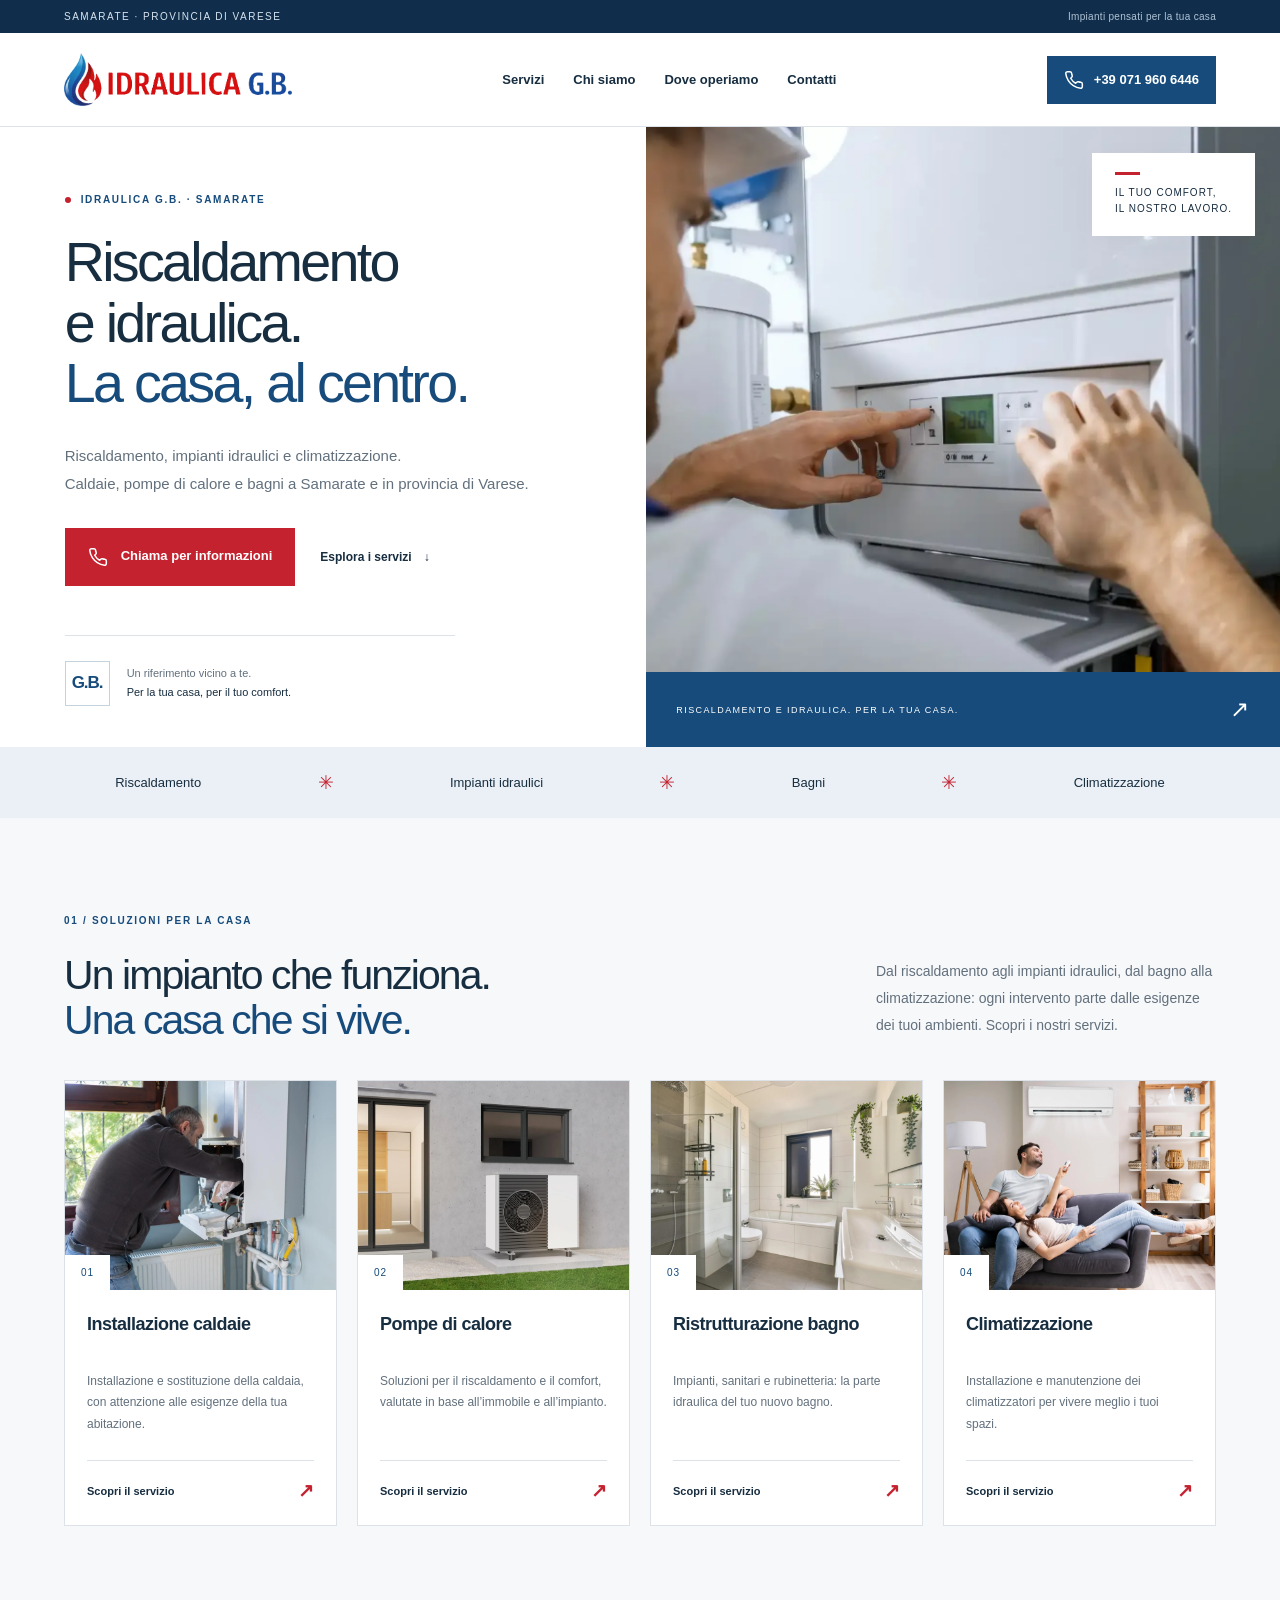
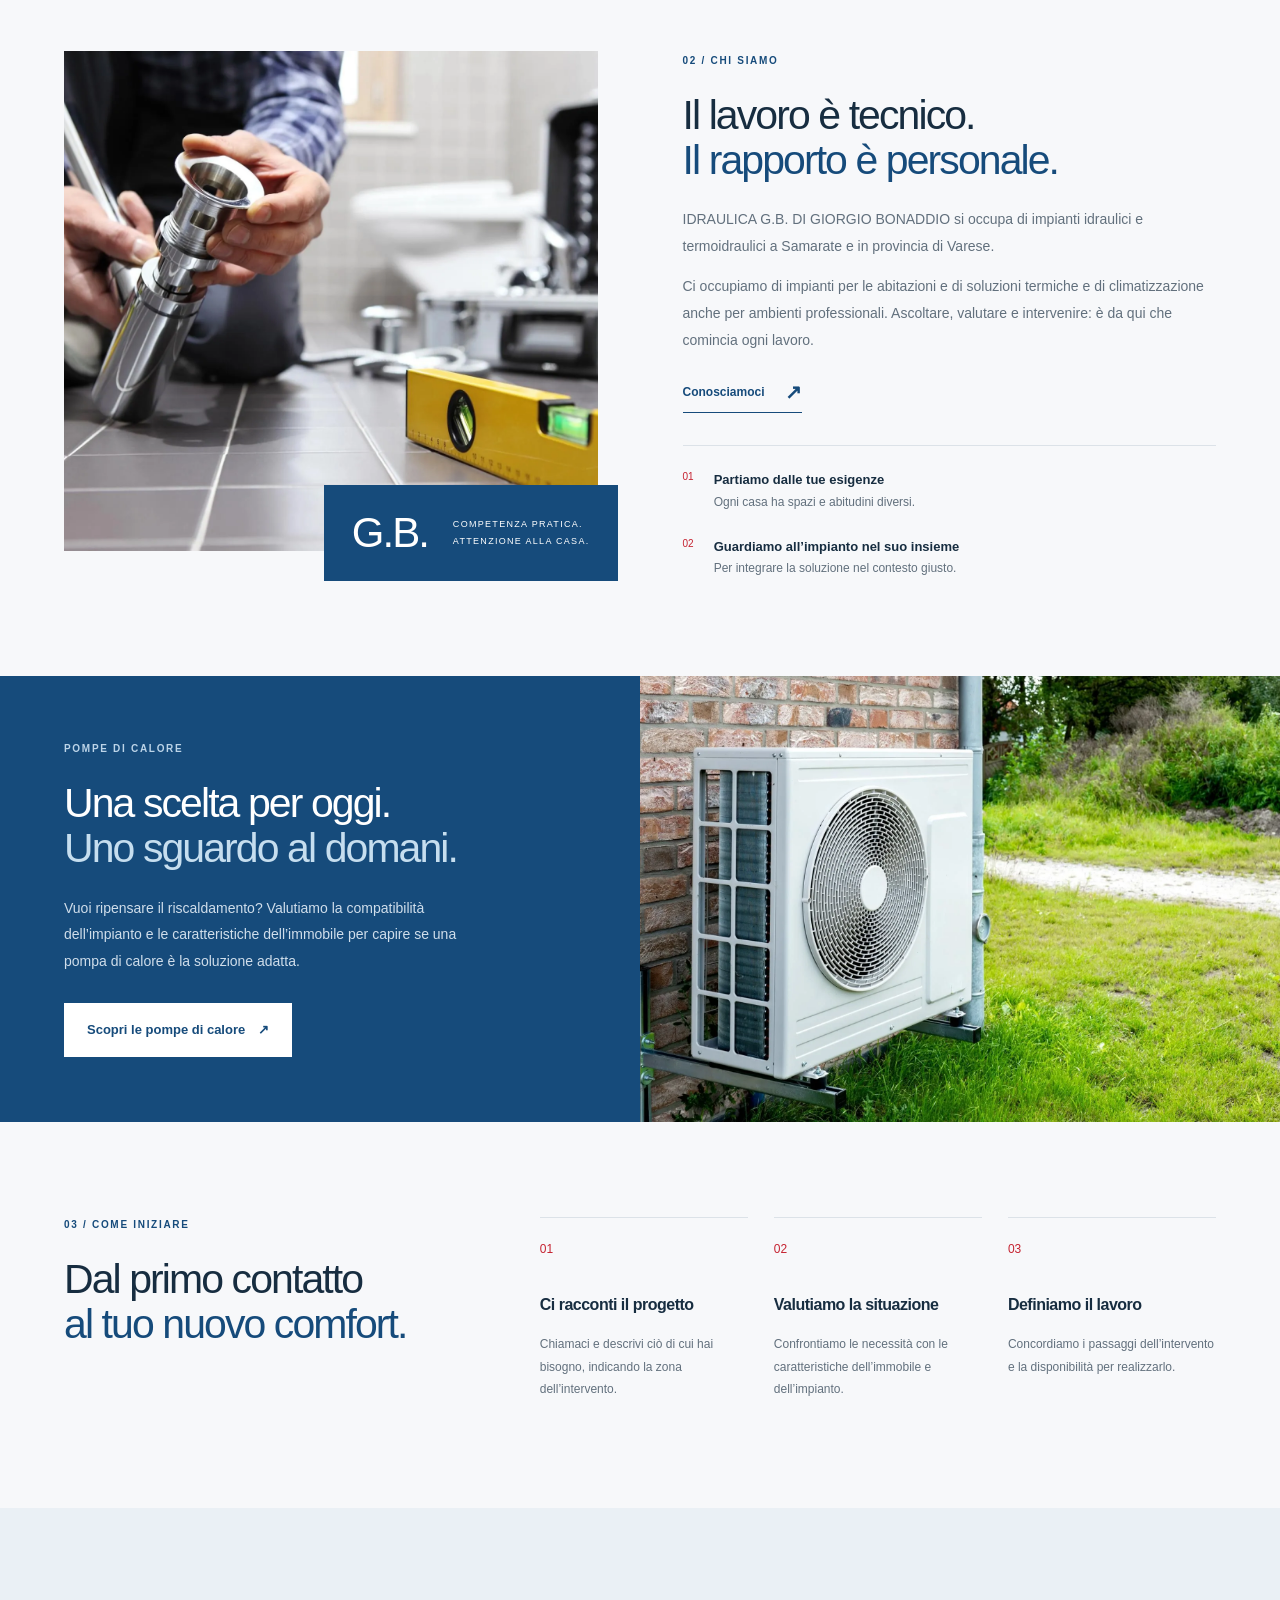
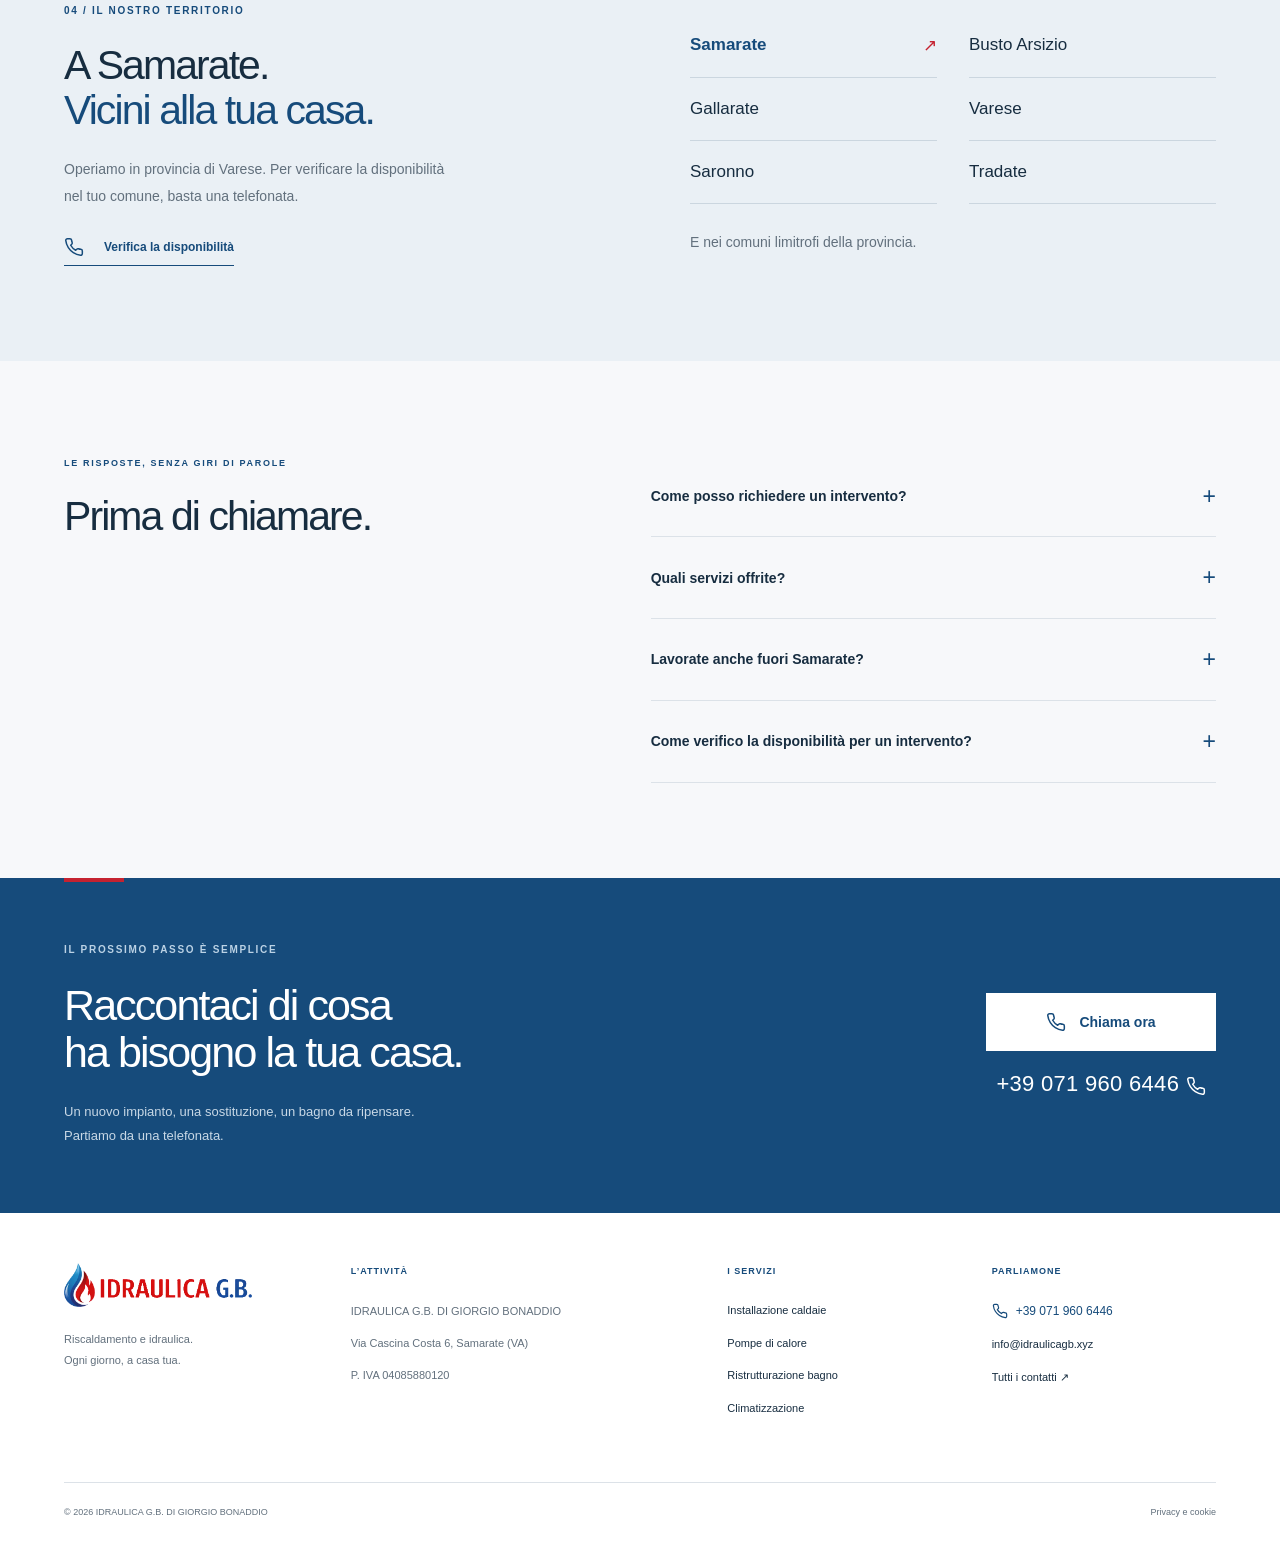
==== index.html @ 53308239 "Add files via upload" ====
<!doctype html><html lang="it"><head><meta charset="utf-8"><meta name="viewport" content="width=device-width,initial-scale=1"><title>Riscaldamento e idraulica a Samarate | Idraulica G.B.</title><meta name="theme-color" content="#164b7b"><link rel="stylesheet" href="style.css"><script defer src="script.js"></script><meta name="description" content="Impianti idraulici e riscaldamento a Samarate e in provincia di Varese. Caldaie, pompe di calore, bagni e climatizzazione. Contatta Idraulica G.B."><meta name="robots" content="index,follow,max-image-preview:large"><link rel="canonical" href="https://idraulicagb.xyz/"><link rel="icon" href="favicon.ico" sizes="16x16 32x32 48x48"><link rel="icon" type="image/png" sizes="96x96" href="assets/favicon-96.png"><link rel="apple-touch-icon" sizes="180x180" href="assets/apple-touch-icon.png"><link rel="manifest" href="site.webmanifest"><meta property="og:title" content="Riscaldamento e idraulica a Samarate | Idraulica G.B."><meta property="og:description" content="Impianti idraulici e riscaldamento a Samarate e in provincia di Varese. Caldaie, pompe di calore, bagni e climatizzazione. Contatta Idraulica G.B."><meta property="og:type" content="website"><meta property="og:url" content="https://idraulicagb.xyz/"><meta property="og:site_name" content="Idraulica G.B."><meta property="og:locale" content="it_IT"><meta property="og:image" content="https://idraulicagb.xyz/assets/hero-riscaldamento.webp"><meta property="og:image:alt" content="Idraulica G.B."><meta name="twitter:card" content="summary_large_image"><meta name="twitter:title" content="Riscaldamento e idraulica a Samarate | Idraulica G.B."><meta name="twitter:description" content="Impianti idraulici e riscaldamento a Samarate e in provincia di Varese. Caldaie, pompe di calore, bagni e climatizzazione. Contatta Idraulica G.B."><meta name="twitter:image" content="https://idraulicagb.xyz/assets/hero-riscaldamento.webp"><script type="application/ld+json" id="business-schema">{"@context":"https://schema.org","@graph":[{"@type":"Plumber","@id":"https://idraulicagb.xyz/#business","name":"IDRAULICA G.B. DI GIORGIO BONADDIO","url":"https://idraulicagb.xyz/","telephone":"+390719606446","email":"info@idraulicagb.xyz","logo":"https://idraulicagb.xyz/assets/logo.webp","image":"https://idraulicagb.xyz/assets/hero-riscaldamento.webp","address":{"@type":"PostalAddress","streetAddress":"Via Cascina Costa 6","addressLocality":"Samarate","addressRegion":"Lombardia","postalCode":"21017","addressCountry":"IT"},"areaServed":["Samarate","Provincia di Varese"],"vatID":"04085880120"},{"@type":"WebSite","@id":"https://idraulicagb.xyz/#website","url":"https://idraulicagb.xyz/","name":"Idraulica G.B.","inLanguage":"it-IT","publisher":{"@id":"https://idraulicagb.xyz/#business"}},{"@type":"WebPage","@id":"https://idraulicagb.xyz/#webpage","url":"https://idraulicagb.xyz/","name":"Riscaldamento e idraulica a Samarate | Idraulica G.B.","description":"Impianti idraulici e riscaldamento a Samarate e in provincia di Varese. Caldaie, pompe di calore, bagni e climatizzazione. Contatta Idraulica G.B.","inLanguage":"it-IT","isPartOf":{"@id":"https://idraulicagb.xyz/#website"},"about":{"@id":"https://idraulicagb.xyz/#business"}}]}</script></head><body data-page-title="Riscaldamento e idraulica a Samarate e in provincia di Varese"><a class="skip" href="#main">Vai al contenuto</a><div class="topbar"><span>SAMARATE · PROVINCIA DI VARESE</span><span>Impianti pensati per la tua casa</span></div><header><a class="logo" href="index.html" aria-label="Idraulica G.B. — Home"><img src="assets/logo.webp" alt="Idraulica G.B." width="651" height="152"></a><nav id="main-nav" aria-label="Navigazione principale"><a href="index.html#servizi">Servizi</a><a href="index.html#chi-siamo">Chi siamo</a><a href="index.html#territorio">Dove operiamo</a><a href="contatti.html">Contatti</a></nav><a class="header-call" data-call href="tel:+390719606446"><svg class="icon" width="20" height="20" viewBox="0 0 24 24" fill="none" stroke="currentColor" stroke-width="1.8" stroke-linecap="round" stroke-linejoin="round" aria-hidden="true"><path d="M22 16.9v3a2 2 0 0 1-2.2 2 19.8 19.8 0 0 1-8.6-3.1 19.5 19.5 0 0 1-6-6 19.8 19.8 0 0 1-3.1-8.7A2 2 0 0 1 4.1 2h3a2 2 0 0 1 2 1.7c.1 1 .3 1.9.7 2.8a2 2 0 0 1-.5 2.1L8 9.9a16 16 0 0 0 6 6l1.3-1.3a2 2 0 0 1 2.1-.5c.9.4 1.8.6 2.8.7a2 2 0 0 1 1.8 2.1z"/></svg><span><span data-company="phone">+39 071 960 6446</span></span></a><button class="menu-toggle" aria-controls="main-nav" aria-expanded="false" aria-label="Apri menu"><span></span><span></span></button></header><main id="main">
<section class="hero"><div class="hero-copy"><p class="eyebrow"><span class="dot"></span> IDRAULICA G.B. · SAMARATE</p><h1>Riscaldamento<br>e idraulica.<br><em>La casa, al centro.</em></h1><p class="lead">Riscaldamento, impianti idraulici e climatizzazione.<br>Caldaie, pompe di calore e bagni a Samarate e in provincia di Varese.</p><div class="hero-actions"><a class="btn" data-call href="tel:+390719606446"><svg class="icon" width="20" height="20" viewBox="0 0 24 24" fill="none" stroke="currentColor" stroke-width="1.8" stroke-linecap="round" stroke-linejoin="round" aria-hidden="true"><path d="M22 16.9v3a2 2 0 0 1-2.2 2 19.8 19.8 0 0 1-8.6-3.1 19.5 19.5 0 0 1-6-6 19.8 19.8 0 0 1-3.1-8.7A2 2 0 0 1 4.1 2h3a2 2 0 0 1 2 1.7c.1 1 .3 1.9.7 2.8a2 2 0 0 1-.5 2.1L8 9.9a16 16 0 0 0 6 6l1.3-1.3a2 2 0 0 1 2.1-.5c.9.4 1.8.6 2.8.7a2 2 0 0 1 1.8 2.1z"/></svg><span>Chiama per informazioni</span></a><a class="plain-link" href="#servizi">Esplora i servizi <span aria-hidden="true">↓</span></a></div><div class="hero-bottom"><span class="tiny-mark" aria-hidden="true">G.B.</span><p>Un riferimento vicino a te.<br><strong>Per la tua casa, per il tuo comfort.</strong></p></div></div><div class="hero-photo"><img src="assets/hero-riscaldamento.webp" alt="Tecnico che regola i comandi di una caldaia per il riscaldamento domestico" width="1920" height="1280" fetchpriority="high"><div class="hero-caption"><span>RISCALDAMENTO E IDRAULICA. PER LA TUA CASA.</span><span aria-hidden="true">↗</span></div><div class="photo-tag"><span class="tag-line"></span> IL TUO COMFORT,<br> IL NOSTRO LAVORO.</div></div></section>
<div class="service-ribbon"><span>Riscaldamento</span><b aria-hidden="true">✳</b><span>Impianti idraulici</span><b aria-hidden="true">✳</b><span>Bagni</span><b aria-hidden="true">✳</b><span>Climatizzazione</span></div>
<section class="wrap section" id="servizi"><div class="section-heading"><div><p class="eyebrow">01 / SOLUZIONI PER LA CASA</p><h2>Un impianto che funziona.<br><em>Una casa che si vive.</em></h2></div><p>Dal riscaldamento agli impianti idraulici, dal bagno alla climatizzazione: ogni intervento parte dalle esigenze dei tuoi ambienti. Scopri i nostri servizi.</p></div><div class="service-grid"><a class="service-card" href="installazione-caldaie.html"><div class="card-photo"><img src="assets/caldaia.webp" alt="Intervento tecnico su una caldaia domestica" width="600" height="420" loading="lazy"><span class="card-number">01</span></div><div class="card-content"><h3>Installazione caldaie</h3><p>Installazione e sostituzione della caldaia, con attenzione alle esigenze della tua abitazione.</p><span class="card-link">Scopri il servizio <span aria-hidden="true">↗</span></span></div></a><a class="service-card" href="pompe-di-calore.html"><div class="card-photo"><img src="assets/casa-pompa-calore.webp" alt="Pompa di calore esterna accanto a una casa moderna" width="600" height="420" loading="lazy"><span class="card-number">02</span></div><div class="card-content"><h3>Pompe di calore</h3><p>Soluzioni per il riscaldamento e il comfort, valutate in base all’immobile e all’impianto.</p><span class="card-link">Scopri il servizio <span aria-hidden="true">↗</span></span></div></a><a class="service-card" href="ristrutturazione-bagno.html"><div class="card-photo"><img src="assets/bagno.webp" alt="Bagno luminoso con doccia, vasca e doppio lavabo" width="600" height="420" loading="lazy"><span class="card-number">03</span></div><div class="card-content"><h3>Ristrutturazione bagno</h3><p>Impianti, sanitari e rubinetteria: la parte idraulica del tuo nuovo bagno.</p><span class="card-link">Scopri il servizio <span aria-hidden="true">↗</span></span></div></a><a class="service-card" href="climatizzazione.html"><div class="card-photo"><img src="assets/climatizzazione.webp" alt="Ambiente domestico con climatizzatore a parete" width="600" height="420" loading="lazy"><span class="card-number">04</span></div><div class="card-content"><h3>Climatizzazione</h3><p>Installazione e manutenzione dei climatizzatori per vivere meglio i tuoi spazi.</p><span class="card-link">Scopri il servizio <span aria-hidden="true">↗</span></span></div></a></div></section>
<section class="about section wrap" id="chi-siamo"><div class="about-image"><img src="assets/rubinetteria.webp" alt="Dettaglio del montaggio di rubinetteria in un bagno" width="1920" height="1280" loading="lazy"><div class="image-stamp"><strong>G.B.</strong><span>COMPETENZA PRATICA.<br>ATTENZIONE ALLA CASA.</span></div></div><div class="about-copy"><p class="eyebrow">02 / CHI SIAMO</p><h2>Il lavoro è tecnico.<br><em>Il rapporto è personale.</em></h2><p><span data-company="name">IDRAULICA G.B. DI GIORGIO BONADDIO</span> si occupa di impianti idraulici e termoidraulici a Samarate e in provincia di Varese.</p><p>Ci occupiamo di impianti per le abitazioni e di soluzioni termiche e di climatizzazione anche per ambienti professionali. Ascoltare, valutare e intervenire: è da qui che comincia ogni lavoro.</p><a class="underline-link" href="contatti.html">Conosciamoci <span aria-hidden="true">↗</span></a><div class="about-points"><div><span>01</span><p><strong>Partiamo dalle tue esigenze</strong>Ogni casa ha spazi e abitudini diversi.</p></div><div><span>02</span><p><strong>Guardiamo all’impianto nel suo insieme</strong>Per integrare la soluzione nel contesto giusto.</p></div></div></div></section>
<section class="feature"><div class="feature-copy"><p class="eyebrow">POMPE DI CALORE</p><h2>Una scelta per oggi.<br><em>Uno sguardo al domani.</em></h2><p>Vuoi ripensare il riscaldamento? Valutiamo la compatibilità dell’impianto e le caratteristiche dell’immobile per capire se una pompa di calore è la soluzione adatta.</p><a class="btn btn-white" href="pompe-di-calore.html">Scopri le pompe di calore <span aria-hidden="true">↗</span></a></div><img src="assets/pompa-calore.webp" alt="Pompa di calore installata all’esterno di un’abitazione" width="1920" height="1280" loading="lazy"></section>
<section class="section wrap process"><div><p class="eyebrow">03 / COME INIZIARE</p><h2>Dal primo contatto<br><em>al tuo nuovo comfort.</em></h2></div><div class="steps"><article><span>01</span><h3>Ci racconti il progetto</h3><p>Chiamaci e descrivi ciò di cui hai bisogno, indicando la zona dell’intervento.</p></article><article><span>02</span><h3>Valutiamo la situazione</h3><p>Confrontiamo le necessità con le caratteristiche dell’immobile e dell’impianto.</p></article><article><span>03</span><h3>Definiamo il lavoro</h3><p>Concordiamo i passaggi dell’intervento e la disponibilità per realizzarlo.</p></article></div></section>
<section class="territory" id="territorio"><div class="wrap section territory-inner"><div><p class="eyebrow">04 / IL NOSTRO TERRITORIO</p><h2>A Samarate.<br><em>Vicini alla tua casa.</em></h2><p>Operiamo in provincia di Varese. Per verificare la disponibilità nel tuo comune, basta una telefonata.</p><a class="underline-link" data-call href="tel:+390719606446"><svg class="icon" width="20" height="20" viewBox="0 0 24 24" fill="none" stroke="currentColor" stroke-width="1.8" stroke-linecap="round" stroke-linejoin="round" aria-hidden="true"><path d="M22 16.9v3a2 2 0 0 1-2.2 2 19.8 19.8 0 0 1-8.6-3.1 19.5 19.5 0 0 1-6-6 19.8 19.8 0 0 1-3.1-8.7A2 2 0 0 1 4.1 2h3a2 2 0 0 1 2 1.7c.1 1 .3 1.9.7 2.8a2 2 0 0 1-.5 2.1L8 9.9a16 16 0 0 0 6 6l1.3-1.3a2 2 0 0 1 2.1-.5c.9.4 1.8.6 2.8.7a2 2 0 0 1 1.8 2.1z"/></svg><span>Verifica la disponibilità</span></a></div><div class="town-grid"><span class="home-town">Samarate <b aria-hidden="true">↗</b></span><span>Busto Arsizio</span><span>Gallarate</span><span>Varese</span><span>Saronno</span><span>Tradate</span><p>E nei comuni limitrofi della provincia.</p></div></div></section>
<section class="section wrap faq"><div><p class="eyebrow">LE RISPOSTE, SENZA GIRI DI PAROLE</p><h2>Prima di chiamare.</h2></div><div><details><summary>Come posso richiedere un intervento?<span aria-hidden="true">+</span></summary><p>Chiamaci al numero indicato sul sito. Raccontaci di cosa hai bisogno e dove si trova l’immobile: concorderemo il passo successivo.</p></details><details><summary>Quali servizi offrite?<span aria-hidden="true">+</span></summary><p>Installazione e sostituzione caldaie, pompe di calore, lavori idraulici per la ristrutturazione del bagno e climatizzazione.</p></details><details><summary>Lavorate anche fuori Samarate?<span aria-hidden="true">+</span></summary><p>Sì, operiamo in provincia di Varese, anche a Busto Arsizio, Gallarate, Varese, Saronno, Tradate e nei comuni limitrofi. Chiamaci per verificare la disponibilità.</p></details><details><summary>Come verifico la disponibilità per un intervento?<span aria-hidden="true">+</span></summary><p>Contattaci telefonicamente, indicando il comune e il tipo di lavoro richiesto, per concordare la disponibilità.</p></details></div></section><section class="cta"><div class="wrap cta-inner"><div><p class="eyebrow">IL PROSSIMO PASSO È SEMPLICE</p><h2>Raccontaci di cosa<br>ha bisogno la tua casa.</h2><p>Un nuovo impianto, una sostituzione, un bagno da ripensare.<br>Partiamo da una telefonata.</p></div><div><a class="btn btn-white" data-call href="tel:+390719606446"><svg class="icon" width="20" height="20" viewBox="0 0 24 24" fill="none" stroke="currentColor" stroke-width="1.8" stroke-linecap="round" stroke-linejoin="round" aria-hidden="true"><path d="M22 16.9v3a2 2 0 0 1-2.2 2 19.8 19.8 0 0 1-8.6-3.1 19.5 19.5 0 0 1-6-6 19.8 19.8 0 0 1-3.1-8.7A2 2 0 0 1 4.1 2h3a2 2 0 0 1 2 1.7c.1 1 .3 1.9.7 2.8a2 2 0 0 1-.5 2.1L8 9.9a16 16 0 0 0 6 6l1.3-1.3a2 2 0 0 1 2.1-.5c.9.4 1.8.6 2.8.7a2 2 0 0 1 1.8 2.1z"/></svg><span>Chiama ora</span></a><a class="cta-number" data-call href="tel:+390719606446"><span data-company="phone">+39 071 960 6446</span> <svg class="icon" width="20" height="20" viewBox="0 0 24 24" fill="none" stroke="currentColor" stroke-width="1.8" stroke-linecap="round" stroke-linejoin="round" aria-hidden="true"><path d="M22 16.9v3a2 2 0 0 1-2.2 2 19.8 19.8 0 0 1-8.6-3.1 19.5 19.5 0 0 1-6-6 19.8 19.8 0 0 1-3.1-8.7A2 2 0 0 1 4.1 2h3a2 2 0 0 1 2 1.7c.1 1 .3 1.9.7 2.8a2 2 0 0 1-.5 2.1L8 9.9a16 16 0 0 0 6 6l1.3-1.3a2 2 0 0 1 2.1-.5c.9.4 1.8.6 2.8.7a2 2 0 0 1 1.8 2.1z"/></svg></a></div></div></section></main><footer><div class="footer-top wrap"><div><a class="logo" href="index.html"><img src="assets/logo.webp" alt="Idraulica G.B." width="651" height="152" loading="lazy"></a><p>Riscaldamento e idraulica.<br>Ogni giorno, a casa tua.</p></div><div><p class="footer-heading">L’ATTIVITÀ</p><p data-company="name">IDRAULICA G.B. DI GIORGIO BONADDIO</p><p data-company="address">Via Cascina Costa 6, Samarate (VA)</p><p>P. IVA <span data-company="vat">04085880120</span></p></div><div><p class="footer-heading">I SERVIZI</p><a href="installazione-caldaie.html">Installazione caldaie</a><a href="pompe-di-calore.html">Pompe di calore</a><a href="ristrutturazione-bagno.html">Ristrutturazione bagno</a><a href="climatizzazione.html">Climatizzazione</a></div><div><p class="footer-heading">PARLIAMONE</p><a class="footer-phone" data-call href="tel:+390719606446"><svg class="icon" width="20" height="20" viewBox="0 0 24 24" fill="none" stroke="currentColor" stroke-width="1.8" stroke-linecap="round" stroke-linejoin="round" aria-hidden="true"><path d="M22 16.9v3a2 2 0 0 1-2.2 2 19.8 19.8 0 0 1-8.6-3.1 19.5 19.5 0 0 1-6-6 19.8 19.8 0 0 1-3.1-8.7A2 2 0 0 1 4.1 2h3a2 2 0 0 1 2 1.7c.1 1 .3 1.9.7 2.8a2 2 0 0 1-.5 2.1L8 9.9a16 16 0 0 0 6 6l1.3-1.3a2 2 0 0 1 2.1-.5c.9.4 1.8.6 2.8.7a2 2 0 0 1 1.8 2.1z"/></svg><span><span data-company="phone">+39 071 960 6446</span></span></a><a data-email hidden href="#">Email</a><a href="contatti.html">Tutti i contatti <span aria-hidden="true">↗</span></a></div></div><div class="footer-bottom wrap"><span>© <span data-year>2026</span> <span data-company="name">IDRAULICA G.B. DI GIORGIO BONADDIO</span></span><a href="privacy.html">Privacy e cookie</a></div></footer><a class="mobile-call" data-call href="tel:+390719606446"><svg class="icon" width="20" height="20" viewBox="0 0 24 24" fill="none" stroke="currentColor" stroke-width="1.8" stroke-linecap="round" stroke-linejoin="round" aria-hidden="true"><path d="M22 16.9v3a2 2 0 0 1-2.2 2 19.8 19.8 0 0 1-8.6-3.1 19.5 19.5 0 0 1-6-6 19.8 19.8 0 0 1-3.1-8.7A2 2 0 0 1 4.1 2h3a2 2 0 0 1 2 1.7c.1 1 .3 1.9.7 2.8a2 2 0 0 1-.5 2.1L8 9.9a16 16 0 0 0 6 6l1.3-1.3a2 2 0 0 1 2.1-.5c.9.4 1.8.6 2.8.7a2 2 0 0 1 1.8 2.1z"/></svg><span>Chiama ora</span><strong><span data-company="phone">+39 071 960 6446</span></strong></a></body></html>
---- style.css ----
:root{--blue:#164b7b;--deep:#102e4b;--red:#c52230;--ink:#172d40;--muted:#62707d;--paper:#f7f8fa;--line:#dce2e8;--pale:#eaf0f5;--white:#fff}*{box-sizing:border-box}html{scroll-behavior:smooth;scroll-padding-top:105px}body{margin:0;color:var(--ink);font-family:Arial,Helvetica,sans-serif;background:var(--paper);-webkit-font-smoothing:antialiased}h1,h2,h3,p{margin-top:0}a{color:inherit;text-decoration:none}img{max-width:100%;display:block}button{font:inherit}a,button,summary{-webkit-tap-highlight-color:transparent}a:focus-visible,button:focus-visible,summary:focus-visible{outline:3px solid #2381ce;outline-offset:5px}[hidden]{display:none!important}.skip{position:fixed;top:-100px;left:20px;z-index:100;background:white;padding:15px}.skip:focus{top:10px}.wrap{width:min(1280px,90%);margin-inline:auto}.section{padding-block:95px}.topbar{background:var(--deep);padding:11px 5%;display:flex;justify-content:space-between;color:#d7e3ef;font-size:10px;letter-spacing:1.5px}.topbar span:last-child{letter-spacing:.3px;color:#b0c3d5}header{height:94px;padding:0 5%;display:flex;align-items:center;justify-content:space-between;gap:25px;background:#fff;position:sticky;top:0;z-index:40;border-bottom:1px solid var(--line)}.logo{display:block;width:228px;flex-shrink:0}.logo img{width:100%;height:auto}nav{display:flex;gap:29px;align-items:center}nav a{font-size:13px;font-weight:600;white-space:nowrap;position:relative}nav a:after{content:'';position:absolute;bottom:-9px;left:0;width:0;height:2px;background:var(--red);transition:width .2s}nav a:hover:after{width:100%}.header-call{display:flex;align-items:center;justify-content:center;gap:10px;background:var(--blue);color:white;padding:14px 17px;font-size:13px;white-space:nowrap;font-weight:600}.header-call:hover{background:var(--deep)}.icon{flex:0 0 auto;display:inline-block;vertical-align:middle}.menu-toggle{display:none}.hero{display:grid;grid-template-columns:1.02fr 1fr;min-height:620px;background:#fff}.hero-copy{padding:65px 8% 40px 10%}.eyebrow{font-size:10px;font-weight:700;letter-spacing:1.7px;line-height:1.6;color:var(--blue);margin-bottom:24px;display:flex;align-items:center;gap:10px}.dot{width:6px;height:6px;border-radius:50%;background:var(--red)}h1,h2{font-weight:500;letter-spacing:-2.7px;line-height:1.09}h1{font-size:clamp(42px,4.35vw,68px);margin-bottom:28px}h2{font-size:clamp(32px,3.2vw,48px);margin-bottom:24px;letter-spacing:-1.9px}em{font-style:normal;color:var(--blue)}.lead{font-size:15px;line-height:1.85;color:var(--muted);max-width:480px}.hero-actions{display:flex;gap:25px;align-items:center;margin-top:30px;flex-wrap:wrap}.btn{display:inline-flex;justify-content:center;align-items:center;gap:13px;background:var(--red);color:#fff;padding:19px 23px;font-weight:600;font-size:13px;line-height:1.3;min-height:54px;transition:background .2s}.btn:hover{background:#a51622}.plain-link{font-size:12px;font-weight:600;display:inline-flex;gap:12px;align-items:center}.hero-bottom{display:flex;gap:17px;align-items:center;margin-top:49px;padding-top:25px;border-top:1px solid var(--line);max-width:390px}.tiny-mark{border:1px solid #c4d2de;color:var(--blue);width:45px;height:45px;display:grid;place-items:center;font-size:17px;font-weight:700;letter-spacing:-1px}.hero-bottom p{font-size:11px;line-height:1.7;color:var(--muted);margin:0}.hero-bottom strong{font-weight:500;color:var(--ink)}.hero-photo{position:relative;min-height:620px;overflow:hidden}.hero-photo>img{width:100%;height:100%;position:absolute;object-fit:cover;object-position:58% center}.hero-caption{position:absolute;bottom:0;left:0;right:0;background:var(--blue);padding:24px 30px;display:flex;align-items:center;justify-content:space-between;color:#fff;font-size:9px;letter-spacing:1.4px}.hero-caption>span:last-child{font-size:23px}.photo-tag{position:absolute;right:25px;top:26px;background:white;padding:19px 23px;line-height:1.6;font-size:10px;letter-spacing:1px;box-shadow:0 5px 25px #102e4b08}.tag-line{display:block;height:3px;background:var(--red);width:25px;margin-bottom:10px}.service-ribbon{background:var(--pale);padding:24px 9%;display:flex;justify-content:space-between;align-items:center;gap:20px;font-size:13px;font-weight:500}.service-ribbon b{font-size:19px;color:var(--red);font-weight:400}.section-heading{display:flex;justify-content:space-between;align-items:end;gap:70px;margin-bottom:38px}.section-heading h2{margin-bottom:0}.section-heading>p{color:var(--muted);font-size:14px;line-height:1.9;max-width:340px;margin-bottom:4px}.service-grid{display:grid;grid-template-columns:repeat(4,1fr);gap:20px}.service-card{background:white;border:1px solid var(--line);display:flex;flex-direction:column}.card-photo{position:relative;overflow:hidden;aspect-ratio:1.3}.card-photo>img{width:100%;height:100%;object-fit:cover;transition:transform .4s}.service-card:hover .card-photo>img{transform:scale(1.04)}.card-number{position:absolute;bottom:0;left:0;background:white;padding:12px 16px;font-size:10px;color:var(--blue);letter-spacing:1px}.card-content{padding:23px 22px;flex:1;display:flex;flex-direction:column}h3{font-size:19px;font-weight:600;letter-spacing:-.5px}.card-content h3{font-size:18px;line-height:1.3;min-height:46px;margin-bottom:12px}.card-content p{font-size:12px;line-height:1.8;color:var(--muted);margin-bottom:25px;flex:1}.card-link{display:flex;justify-content:space-between;align-items:center;font-size:11px;font-weight:600;border-top:1px solid var(--line);padding-top:18px}.card-link>span{font-size:19px;color:var(--red)}.about{display:grid;grid-template-columns:1fr 1fr;gap:85px;align-items:center;padding-top:30px}.about-image{position:relative;min-height:530px;padding-bottom:30px}.about-image>img{height:500px;width:100%;object-fit:cover;object-position:35% center}.image-stamp{position:absolute;bottom:0;right:-20px;background:var(--blue);color:white;display:flex;align-items:center;gap:25px;padding:24px 28px}.image-stamp strong{font-size:42px;letter-spacing:-2px;font-weight:500}.image-stamp>span{font-size:9px;letter-spacing:1.3px;line-height:1.9}.about-copy>p:not(.eyebrow){font-size:14px;line-height:1.9;color:var(--muted)}.underline-link{display:inline-flex;align-items:center;gap:20px;border-bottom:1px solid var(--blue);padding-bottom:8px;font-size:12px;font-weight:600;margin-top:13px;color:var(--blue)}.underline-link>span[aria-hidden]{font-size:20px}.about-points{margin-top:32px;border-top:1px solid var(--line)}.about-points>div{display:flex;gap:20px;padding-top:22px}.about-points>div>span{font-size:10px;color:var(--red);padding-top:3px}.about-points p{font-size:12px;line-height:1.8;color:var(--muted);margin-bottom:0}.about-points strong{display:block;font-size:13px;color:var(--ink);font-weight:600}.feature{display:grid;grid-template-columns:1fr 1fr;background:var(--blue);color:white}.feature-copy{padding:65px 12% 65px 10%}.feature .eyebrow{color:#bcd4e8}.feature em{color:#c6deef}.feature-copy>p:not(.eyebrow){color:#d0deeb;font-size:14px;line-height:1.9;max-width:420px;margin-bottom:28px}.feature>img{width:100%;height:100%;min-height:435px;object-fit:cover}.btn-white{background:white;color:var(--blue)}.btn-white:hover{background:#e7eff5}.process{display:grid;grid-template-columns:.9fr 1.5fr;gap:70px}.steps{display:grid;grid-template-columns:repeat(3,1fr);gap:26px}.steps article{border-top:1px solid var(--line);padding-top:24px}.steps article>span{font-size:12px;color:var(--red);display:block;margin-bottom:38px}.steps h3{font-size:16px;line-height:1.4}.steps p{color:var(--muted);font-size:12px;line-height:1.9}.territory{background:var(--pale)}.territory-inner{display:grid;grid-template-columns:1fr 1fr;gap:100px;align-items:center}.territory-inner>div>p:not(.eyebrow){font-size:14px;line-height:1.9;max-width:390px;color:var(--muted)}.town-grid{display:grid;grid-template-columns:1fr 1fr;gap:0 32px}.town-grid>span{border-bottom:1px solid #cbd6df;padding:21px 0;font-size:17px}.town-grid .home-town{color:var(--blue);font-weight:600}.home-town b{float:right;color:var(--red);font-weight:400}.town-grid p{grid-column:1/-1;margin:25px 0 0;font-size:12px;color:var(--muted)}.faq{display:grid;grid-template-columns:1fr 1.15fr;gap:95px}.faq .eyebrow{font-size:9px}details{border-bottom:1px solid var(--line)}summary{list-style:none;cursor:pointer;padding:22px 0;display:flex;align-items:center;justify-content:space-between;gap:20px;font-size:14px;line-height:1.6;font-weight:600}summary::-webkit-details-marker{display:none}summary span{font-size:23px;flex-shrink:0;font-weight:400;color:var(--blue)}details[open] summary span{transform:rotate(45deg)}details p{font-size:13px;line-height:1.9;color:var(--muted);padding-right:28px;margin-bottom:24px}.cta{background:var(--blue);color:white;position:relative}.cta:before{content:'';width:60px;height:4px;background:var(--red);position:absolute;top:0;left:5%}.cta-inner{padding-block:64px;display:flex;align-items:center;justify-content:space-between;gap:50px}.cta .eyebrow{color:#bbd2e5}.cta h2{font-size:43px;max-width:600px}.cta p:not(.eyebrow){font-size:13px;color:#c8d8e6;line-height:1.9;margin-bottom:0}.cta-inner>div:last-child{min-width:230px;text-align:center}.cta .btn{width:100%;font-size:14px}.cta-number{display:block;margin-top:20px;font-size:22px;letter-spacing:.3px}footer{background:white}.footer-top{display:grid;grid-template-columns:1.1fr 1.5fr 1fr 1fr;gap:40px;padding-block:50px}.footer-top .logo{width:188px;margin-bottom:22px}.footer-top p{font-size:11px;line-height:1.9;color:var(--muted)}.footer-top .footer-heading{color:var(--blue);font-weight:700;letter-spacing:1px;font-size:9px;margin-bottom:21px}.footer-top>div>a:not(.logo){display:block;font-size:11px;margin-bottom:14px;line-height:1.7}.footer-top>div>a:hover{color:var(--red)}.footer-top>div>a.footer-phone{display:flex;align-items:center;gap:8px;font-size:12px;color:var(--blue)}.footer-phone .icon{width:16px;height:16px}.footer-bottom{display:flex;justify-content:space-between;border-top:1px solid var(--line);padding-block:22px;font-size:9px;color:var(--muted);gap:30px;line-height:1.7}.mobile-call{display:none}.breadcrumb{padding-block:30px;display:flex;gap:12px;font-size:10px;color:var(--muted);align-items:center;flex-wrap:wrap}.breadcrumb a:hover{color:var(--red)}.service-hero{display:grid;grid-template-columns:1fr 1fr;gap:60px;align-items:center;padding-block:15px 55px}.service-hero h1{font-size:clamp(39px,4vw,60px)}.service-hero>img{height:460px;object-fit:cover;width:100%}.service-hero .btn{margin-top:15px}.detail-content{display:grid;grid-template-columns:1fr 1fr;gap:110px;border-top:1px solid var(--line)}.detail-content>div>p:not(.eyebrow){font-size:14px;line-height:1.9;color:var(--muted)}.included{background:var(--pale);padding:35px}.included h3{font-size:21px;margin-bottom:30px}.included>div{display:flex;gap:20px;border-top:1px solid #cbd6df;padding-top:20px;margin-top:20px}.included>div>span{font-size:11px;color:var(--red);padding-top:3px}.included p{font-size:14px;line-height:1.6;margin:0}.detail-photo>img{width:100%;height:400px;object-fit:cover}.detail-photo>p{font-size:10px;letter-spacing:.7px;color:var(--muted);margin-top:16px}.related>div{display:grid;grid-template-columns:repeat(3,1fr);gap:30px}.related a{border-bottom:1px solid var(--line);padding:20px 0;display:flex;justify-content:space-between;font-size:16px;gap:20px}.related a>span{color:var(--red)}.contact-intro{padding-top:30px;padding-bottom:40px}.contact-intro h1{font-size:64px}.contact-layout{display:grid;grid-template-columns:1fr 1fr;gap:0}.contact-panel{background:var(--pale);padding:45px}.contact-number{display:flex;align-items:center;gap:17px;color:var(--blue);font-size:clamp(24px,2.7vw,39px);letter-spacing:-1px;margin-bottom:25px;white-space:nowrap}.contact-number .icon{width:27px;height:27px}.contact-panel>p:not(.eyebrow){font-size:13px;line-height:1.9;color:var(--muted)}.contact-address{border-top:1px solid #cbd6df;margin-top:35px;padding-top:30px}.contact-address h2{font-size:30px;letter-spacing:-1px}.contact-address>p:not(.eyebrow){font-size:13px;color:var(--muted);line-height:1.8}.contact-layout>img{width:100%;height:100%;object-fit:cover;object-position:58% center}.contact-tip{grid-column:1/-1;border:1px solid var(--line);padding:27px 35px;display:flex;gap:40px;align-items:center;background:white}.contact-tip>span{font-size:10px;letter-spacing:1px;flex-shrink:0;color:var(--blue);font-weight:600}.contact-tip p{font-size:12px;color:var(--muted);line-height:1.9;margin:0}.contact-area{display:flex;gap:80px;align-items:center;justify-content:space-between}.contact-area p{font-size:14px;line-height:2;color:var(--muted)}.legal{max-width:800px}.legal h1{font-size:50px;margin-bottom:45px}.legal h2{font-size:26px;letter-spacing:-.7px;margin-top:30px;margin-bottom:14px}.legal p{color:var(--muted);font-size:14px;line-height:1.9}
@media(min-width:1600px){header{padding-inline:calc((100vw - 1400px)/2)}.hero-copy{padding-left:max(10%,calc((100vw - 1280px)/2))}}
@media(max-width:1150px){header{gap:15px}.logo{width:190px}nav{gap:18px}nav a{font-size:12px}.header-call{font-size:12px;padding:14px 12px}.hero-copy{padding:48px 8% 35px 10%}.hero-actions{gap:20px}h1{font-size:48px}.hero-photo,.hero{min-height:610px}.service-grid{gap:15px}.card-content{padding:20px 17px}.card-content h3{font-size:16px}.about{gap:55px}.process{gap:35px;grid-template-columns:1fr 1.5fr}.steps{gap:20px}.footer-top{gap:25px;grid-template-columns:1fr 1.3fr 1fr 1fr}.footer-top .logo{width:160px}.contact-panel{padding:35px}.detail-content{gap:60px}}
@media(max-width:900px){header{height:85px}.logo{width:185px}.header-call{margin-left:auto}nav{display:none;position:absolute;top:85px;left:0;right:0;background:white;padding:25px 5%;border-bottom:1px solid var(--line);box-shadow:0 15px 20px #102e4b0a}.menu-open nav{display:flex;flex-direction:column;align-items:start;gap:24px}nav a{font-size:15px}.menu-toggle{display:flex;width:35px;height:40px;flex-direction:column;justify-content:center;gap:7px;background:none;border:none;padding:5px;color:var(--blue)}.menu-toggle span{height:2px;width:25px;display:block;background:currentColor}.menu-open .menu-toggle span:first-child{transform:translateY(4.5px) rotate(45deg)}.menu-open .menu-toggle span:last-child{transform:translateY(-4.5px) rotate(-45deg)}.hero-copy{padding:40px 7% 30px 10%}h1{font-size:43px;letter-spacing:-2px}.lead{font-size:14px}.hero-photo,.hero{min-height:590px}.hero-actions .btn{font-size:12px}.hero-bottom{margin-top:35px}.photo-tag{right:18px;top:18px;font-size:9px;padding:15px}.section{padding-block:70px}.section-heading{gap:35px}.section-heading>p{max-width:260px;font-size:13px}h2{font-size:36px}.service-grid{grid-template-columns:repeat(2,1fr);gap:22px}.card-content h3{min-height:0;font-size:20px}.card-content{padding:24px}.card-content p{font-size:13px}.about{gap:40px;padding-top:15px}.about-image>img{height:440px}.about-image{min-height:470px}.image-stamp{right:-10px;padding:20px;gap:15px}.image-stamp strong{font-size:32px}.image-stamp>span{font-size:8px}.about-copy>p:not(.eyebrow){font-size:13px}.feature-copy{padding:45px 10%}.feature>img{min-height:420px}.process{display:block}.steps{margin-top:35px}.steps article>span{margin-bottom:25px}.territory-inner,.faq{gap:50px}.town-grid{gap:0 22px}.town-grid>span{font-size:15px}.footer-top{grid-template-columns:1fr 1fr;gap:30px 55px}.footer-top .logo{width:190px}.service-hero{gap:35px}.service-hero>img{height:400px}.service-hero h1{font-size:40px}.detail-content{gap:40px}.included{padding:25px}.contact-intro h1{font-size:52px}.contact-panel{padding:30px}.contact-number{font-size:27px;gap:10px}.contact-number .icon{width:21px;height:21px}}
@media(max-width:600px){html{scroll-padding-top:88px}.wrap{width:88%}.topbar{justify-content:center;font-size:8px;padding:10px 6%;letter-spacing:1.5px}.topbar span:last-child{display:none}header{height:78px;padding:0 5%;gap:8px}.logo{width:147px}.header-call{padding:11px 12px;font-size:11px;gap:7px;min-height:42px}.header-call .icon{width:15px;height:15px}.header-call [data-company="phone"]{display:none}.header-call>span:after{content:'Chiama'}.menu-toggle{width:30px;margin-left:5px}nav{top:78px}.hero{display:flex;flex-direction:column}.hero-copy{padding:36px 6% 32px}.eyebrow{font-size:9px;letter-spacing:1.3px;margin-bottom:20px}h1{font-size:clamp(39px,10.5vw,55px);letter-spacing:-2.2px;margin-bottom:23px;line-height:1.08}.hero .lead{font-size:13px;line-height:1.9}.hero .lead br{display:none}.hero-actions{gap:21px;margin-top:25px}.btn{padding:17px 19px;min-height:52px;font-size:12px}.hero-actions .plain-link{font-size:11px;gap:10px}.hero-bottom{margin-top:27px;padding-top:22px}.hero-bottom p{font-size:10px}.tiny-mark{height:38px;width:38px;font-size:14px}.hero-photo{min-height:340px}.hero-photo>img{object-position:center 62%}.hero-caption{padding:17px 6%;font-size:8px;letter-spacing:1px}.photo-tag{top:16px;right:6%;font-size:8px;padding:12px 15px;line-height:1.5}.tag-line{height:2px;margin-bottom:7px}.service-ribbon{padding:20px 6%;display:grid;grid-template-columns:1fr 1fr;gap:15px 20px;font-size:12px}.service-ribbon b{display:none}.service-ribbon>span:before{content:'';width:5px;height:5px;background:var(--red);display:inline-block;margin:0 9px 2px 0}.section{padding-block:55px}.section-heading{display:block;margin-bottom:28px}.section-heading>p{max-width:none;margin-top:20px;font-size:13px}h2{font-size:34px;letter-spacing:-1.5px}.service-grid{grid-template-columns:1fr;gap:22px}.card-photo{aspect-ratio:1.65}.card-content h3{font-size:22px}.card-content{padding:24px}.card-content p{font-size:13px;margin-bottom:22px}.card-link{font-size:12px}.about{display:flex;flex-direction:column;gap:32px;padding-top:10px}.about-image{width:100%;min-height:350px;padding-bottom:25px}.about-image>img{height:325px}.image-stamp{right:0;padding:20px 23px}.image-stamp strong{font-size:36px}.image-stamp>span{font-size:8px}.about-copy h2{font-size:35px}.about-points{margin-top:26px}.feature{display:flex;flex-direction:column}.feature-copy{padding:45px 6%}.feature h2{font-size:35px}.feature-copy>p:not(.eyebrow){font-size:13px}.feature>img{height:300px;min-height:0}.steps{display:block;margin-top:30px}.steps article{padding-top:20px;margin-top:25px;display:grid;grid-template-columns:35px 1fr;column-gap:10px}.steps article>span{grid-row:1/3;margin:0;padding-top:3px}.steps h3{font-size:18px;margin-bottom:10px}.steps p{font-size:13px;margin-bottom:0}.territory-inner{display:block}.territory-inner>div>p:not(.eyebrow){font-size:13px}.town-grid{margin-top:30px}.town-grid>span{font-size:15px;padding:18px 0}.faq{display:block}.faq>div:last-child{margin-top:20px}summary{font-size:13px;padding:20px 0}details p{font-size:12px}.cta-inner{padding-block:45px;display:block}.cta h2{font-size:35px}.cta p:not(.eyebrow){font-size:12px}.cta-inner>div:last-child{margin-top:30px;max-width:320px;min-width:0;text-align:left}.cta-number{font-size:24px}.cta .btn{font-size:13px}.footer-top{grid-template-columns:1fr 1fr;gap:25px 20px;padding-block:35px}.footer-top>div:nth-child(2){grid-column:1/-1;grid-row:2}.footer-top>div:first-child{grid-column:1/-1}.footer-top .logo{width:190px;margin-bottom:18px}.footer-top p{font-size:11px}.footer-top .footer-heading{margin-bottom:16px}.footer-top>div>a:not(.logo){font-size:11px}.footer-top>div>a.footer-phone{font-size:11px;gap:6px}.footer-phone .icon{width:14px;height:14px}.footer-bottom{font-size:8px;gap:18px;padding-bottom:100px}.footer-bottom>a{white-space:nowrap}.mobile-call{position:fixed;display:flex;bottom:0;left:0;right:0;z-index:50;align-items:center;gap:10px;padding:17px 6% max(17px,env(safe-area-inset-bottom));background:var(--red);color:white;box-shadow:0 -3px 18px #102e4b20;min-height:59px;font-size:12px}.mobile-call>.icon{width:19px;height:19px}.mobile-call strong{margin-left:auto;font-size:14px;white-space:nowrap;font-weight:600}.breadcrumb{padding-block:24px;font-size:9px;gap:9px}.service-hero{display:flex;flex-direction:column;gap:30px;padding-bottom:35px;padding-top:8px;align-items:stretch}.service-hero h1{font-size:43px}.service-hero .lead{font-size:13px}.service-hero>img{height:300px;object-fit:cover}.detail-content{display:block}.detail-content>div>p:not(.eyebrow){font-size:13px}.included{margin-top:28px;padding:25px}.included h3{font-size:21px}.included p{font-size:13px}.detail-photo>img{height:280px}.detail-photo>p{font-size:9px;line-height:1.8}.related>div{display:block}.related a{font-size:16px}.contact-intro{padding-top:10px;padding-bottom:30px}.contact-intro h1{font-size:43px}.contact-intro .lead{font-size:13px}.contact-intro .lead br{display:none}.contact-layout{display:flex;flex-direction:column}.contact-panel{padding:28px}.contact-number{font-size:27px;letter-spacing:-.8px;gap:10px}.contact-number .icon{width:22px;height:22px}.contact-panel>p:not(.eyebrow){font-size:12px}.contact-address h2{font-size:28px}.contact-layout>img{height:290px}.contact-tip{display:block;padding:25px}.contact-tip p{margin-top:12px}.contact-area{display:block}.contact-area p{font-size:13px}.legal h1{font-size:39px}.legal h2{font-size:25px}.legal p{font-size:13px}}
@media(max-width:350px){.logo{width:130px}.header-call{padding:10px}.mobile-call{gap:7px;padding-inline:5%}.mobile-call strong{font-size:12px}.mobile-call>span{font-size:11px}.contact-number{font-size:23px}.hero-actions{gap:18px}.hero-actions .btn{width:100%}}
@media(prefers-reduced-motion:reduce){html{scroll-behavior:auto}*{transition:none!important}}
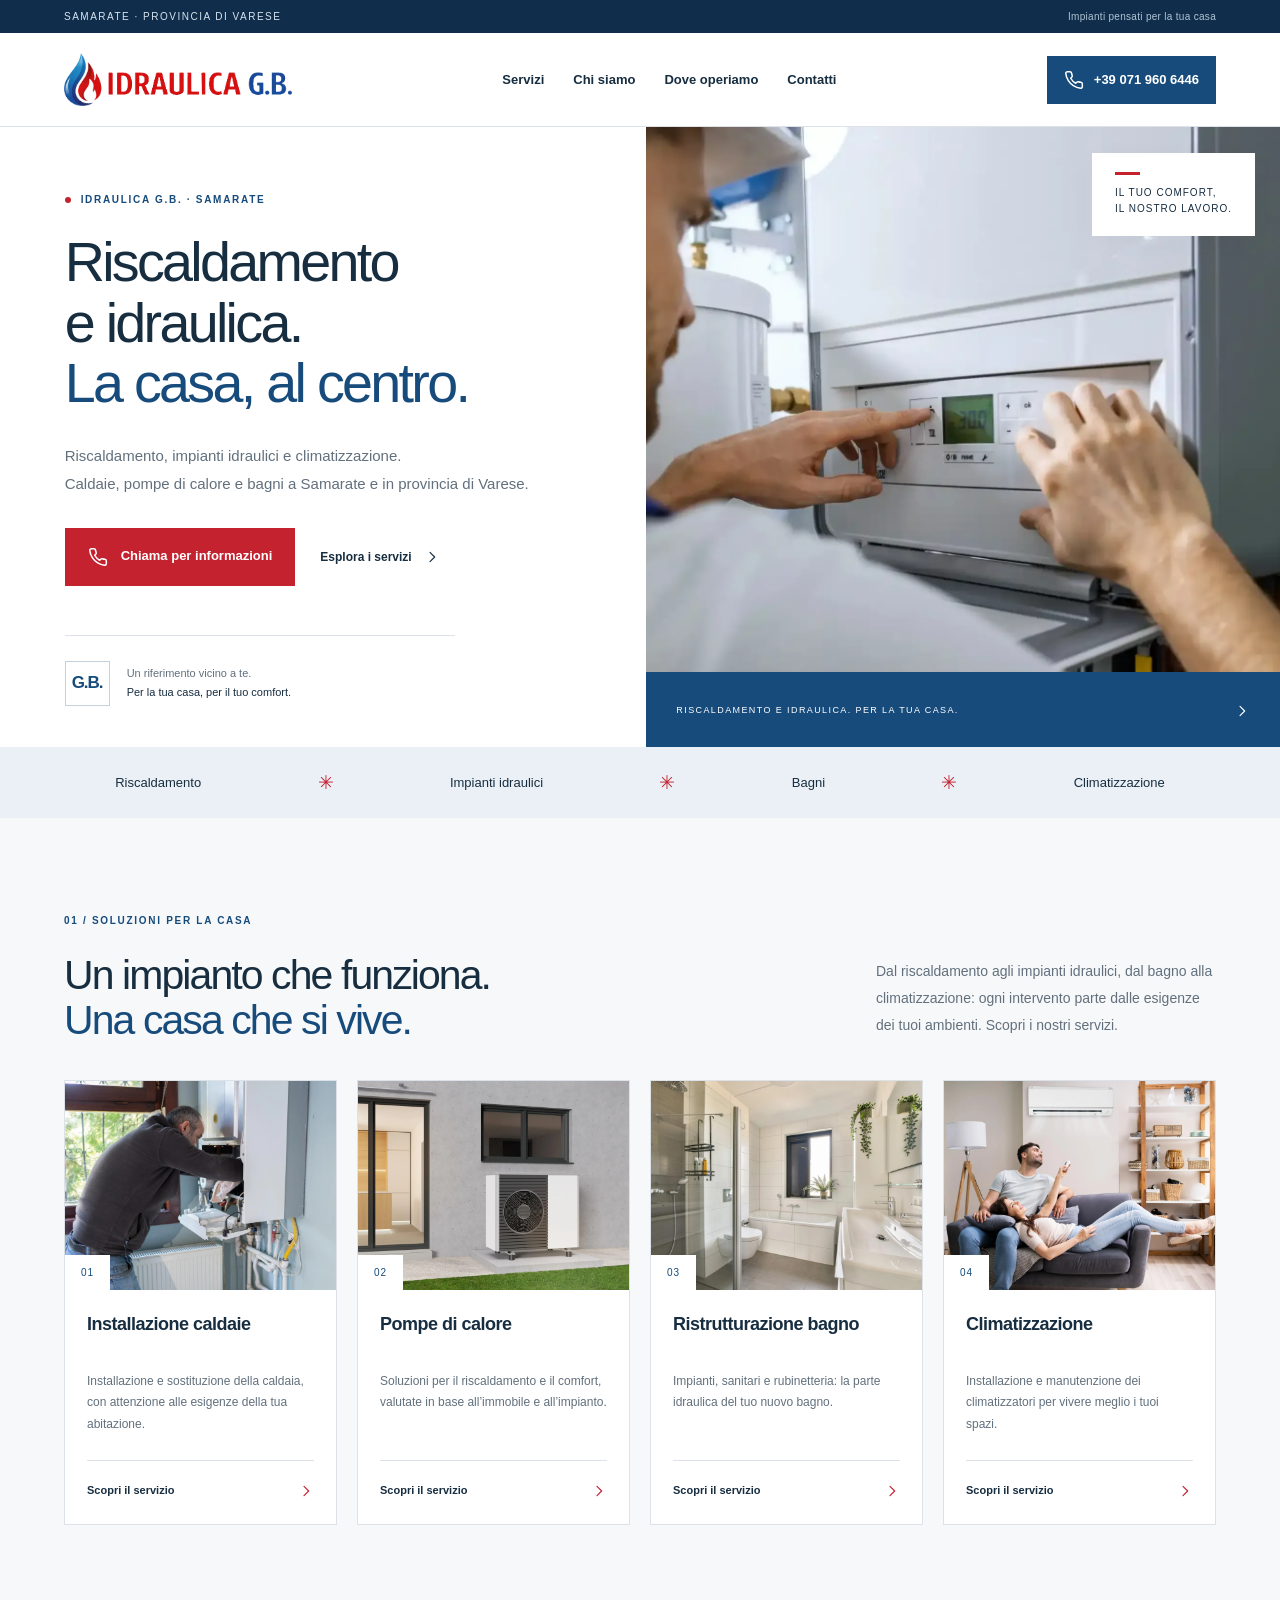
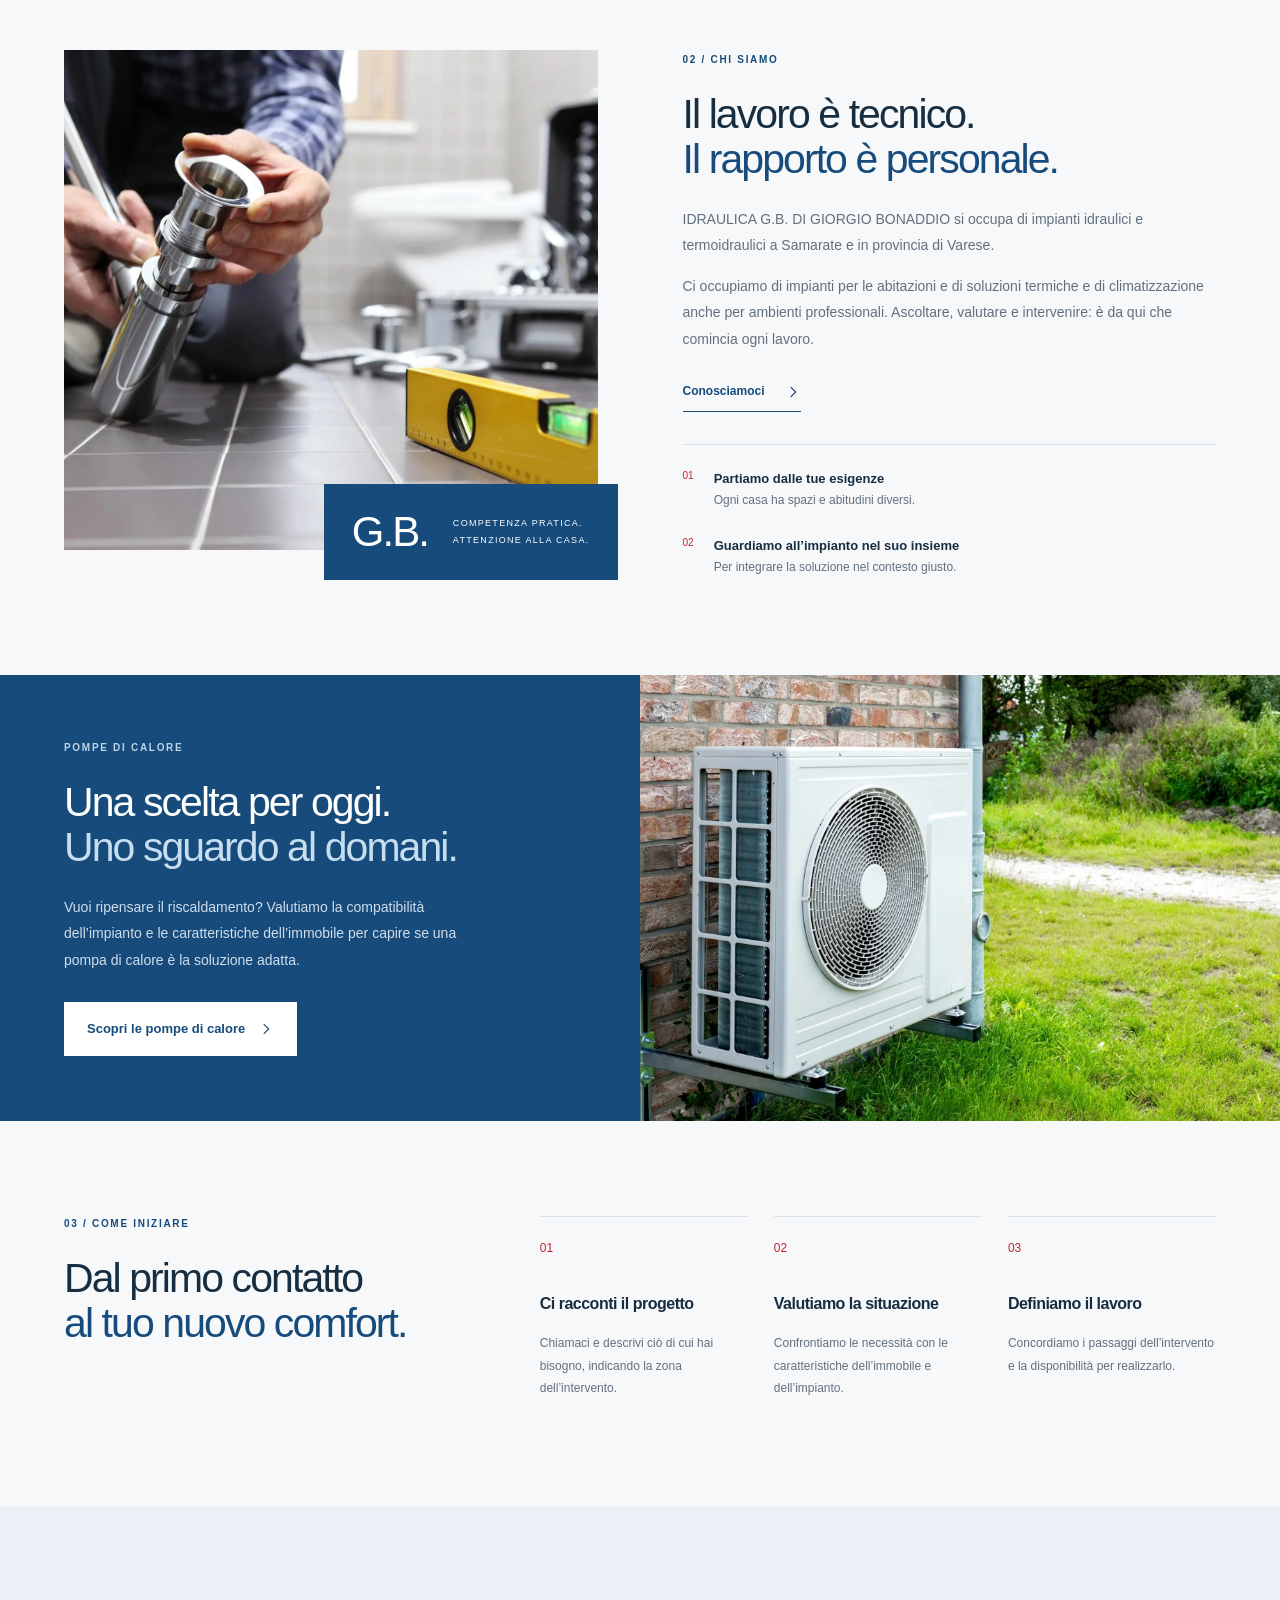
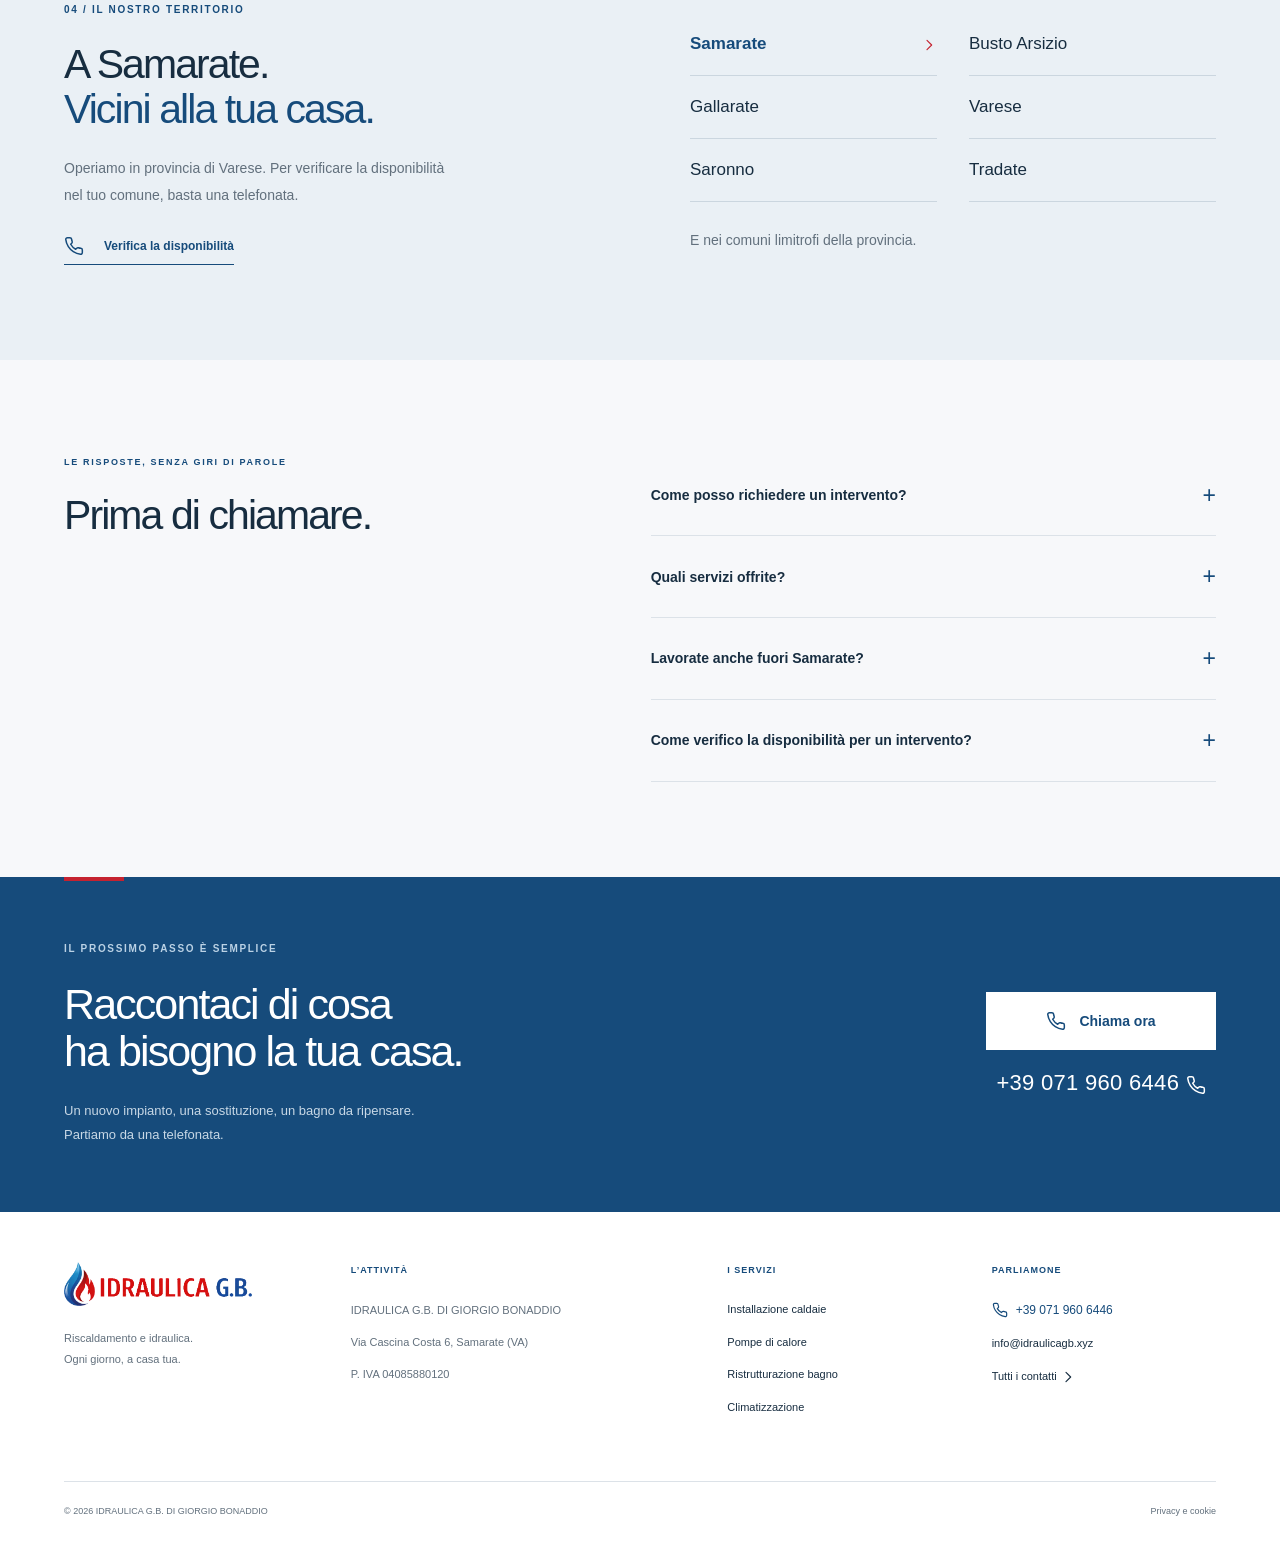
==== commit 07861231: "Add files via upload" ====
--- a/index.html
+++ b/index.html
@@ -1,9 +1,9 @@
 <!doctype html><html lang="it"><head><meta charset="utf-8"><meta name="viewport" content="width=device-width,initial-scale=1"><title>Riscaldamento e idraulica a Samarate | Idraulica G.B.</title><meta name="theme-color" content="#164b7b"><link rel="stylesheet" href="style.css"><script defer src="script.js"></script><meta name="description" content="Impianti idraulici e riscaldamento a Samarate e in provincia di Varese. Caldaie, pompe di calore, bagni e climatizzazione. Contatta Idraulica G.B."><meta name="robots" content="index,follow,max-image-preview:large"><link rel="canonical" href="https://idraulicagb.xyz/"><link rel="icon" href="favicon.ico" sizes="16x16 32x32 48x48"><link rel="icon" type="image/png" sizes="96x96" href="assets/favicon-96.png"><link rel="apple-touch-icon" sizes="180x180" href="assets/apple-touch-icon.png"><link rel="manifest" href="site.webmanifest"><meta property="og:title" content="Riscaldamento e idraulica a Samarate | Idraulica G.B."><meta property="og:description" content="Impianti idraulici e riscaldamento a Samarate e in provincia di Varese. Caldaie, pompe di calore, bagni e climatizzazione. Contatta Idraulica G.B."><meta property="og:type" content="website"><meta property="og:url" content="https://idraulicagb.xyz/"><meta property="og:site_name" content="Idraulica G.B."><meta property="og:locale" content="it_IT"><meta property="og:image" content="https://idraulicagb.xyz/assets/hero-riscaldamento.webp"><meta property="og:image:alt" content="Idraulica G.B."><meta name="twitter:card" content="summary_large_image"><meta name="twitter:title" content="Riscaldamento e idraulica a Samarate | Idraulica G.B."><meta name="twitter:description" content="Impianti idraulici e riscaldamento a Samarate e in provincia di Varese. Caldaie, pompe di calore, bagni e climatizzazione. Contatta Idraulica G.B."><meta name="twitter:image" content="https://idraulicagb.xyz/assets/hero-riscaldamento.webp"><script type="application/ld+json" id="business-schema">{"@context":"https://schema.org","@graph":[{"@type":"Plumber","@id":"https://idraulicagb.xyz/#business","name":"IDRAULICA G.B. DI GIORGIO BONADDIO","url":"https://idraulicagb.xyz/","telephone":"+390719606446","email":"info@idraulicagb.xyz","logo":"https://idraulicagb.xyz/assets/logo.webp","image":"https://idraulicagb.xyz/assets/hero-riscaldamento.webp","address":{"@type":"PostalAddress","streetAddress":"Via Cascina Costa 6","addressLocality":"Samarate","addressRegion":"Lombardia","postalCode":"21017","addressCountry":"IT"},"areaServed":["Samarate","Provincia di Varese"],"vatID":"04085880120"},{"@type":"WebSite","@id":"https://idraulicagb.xyz/#website","url":"https://idraulicagb.xyz/","name":"Idraulica G.B.","inLanguage":"it-IT","publisher":{"@id":"https://idraulicagb.xyz/#business"}},{"@type":"WebPage","@id":"https://idraulicagb.xyz/#webpage","url":"https://idraulicagb.xyz/","name":"Riscaldamento e idraulica a Samarate | Idraulica G.B.","description":"Impianti idraulici e riscaldamento a Samarate e in provincia di Varese. Caldaie, pompe di calore, bagni e climatizzazione. Contatta Idraulica G.B.","inLanguage":"it-IT","isPartOf":{"@id":"https://idraulicagb.xyz/#website"},"about":{"@id":"https://idraulicagb.xyz/#business"}}]}</script></head><body data-page-title="Riscaldamento e idraulica a Samarate e in provincia di Varese"><a class="skip" href="#main">Vai al contenuto</a><div class="topbar"><span>SAMARATE · PROVINCIA DI VARESE</span><span>Impianti pensati per la tua casa</span></div><header><a class="logo" href="index.html" aria-label="Idraulica G.B. — Home"><img src="assets/logo.webp" alt="Idraulica G.B." width="651" height="152"></a><nav id="main-nav" aria-label="Navigazione principale"><a href="index.html#servizi">Servizi</a><a href="index.html#chi-siamo">Chi siamo</a><a href="index.html#territorio">Dove operiamo</a><a href="contatti.html">Contatti</a></nav><a class="header-call" data-call href="tel:+390719606446"><svg class="icon" width="20" height="20" viewBox="0 0 24 24" fill="none" stroke="currentColor" stroke-width="1.8" stroke-linecap="round" stroke-linejoin="round" aria-hidden="true"><path d="M22 16.9v3a2 2 0 0 1-2.2 2 19.8 19.8 0 0 1-8.6-3.1 19.5 19.5 0 0 1-6-6 19.8 19.8 0 0 1-3.1-8.7A2 2 0 0 1 4.1 2h3a2 2 0 0 1 2 1.7c.1 1 .3 1.9.7 2.8a2 2 0 0 1-.5 2.1L8 9.9a16 16 0 0 0 6 6l1.3-1.3a2 2 0 0 1 2.1-.5c.9.4 1.8.6 2.8.7a2 2 0 0 1 1.8 2.1z"/></svg><span><span data-company="phone">+39 071 960 6446</span></span></a><button class="menu-toggle" aria-controls="main-nav" aria-expanded="false" aria-label="Apri menu"><span></span><span></span></button></header><main id="main">
-<section class="hero"><div class="hero-copy"><p class="eyebrow"><span class="dot"></span> IDRAULICA G.B. · SAMARATE</p><h1>Riscaldamento<br>e idraulica.<br><em>La casa, al centro.</em></h1><p class="lead">Riscaldamento, impianti idraulici e climatizzazione.<br>Caldaie, pompe di calore e bagni a Samarate e in provincia di Varese.</p><div class="hero-actions"><a class="btn" data-call href="tel:+390719606446"><svg class="icon" width="20" height="20" viewBox="0 0 24 24" fill="none" stroke="currentColor" stroke-width="1.8" stroke-linecap="round" stroke-linejoin="round" aria-hidden="true"><path d="M22 16.9v3a2 2 0 0 1-2.2 2 19.8 19.8 0 0 1-8.6-3.1 19.5 19.5 0 0 1-6-6 19.8 19.8 0 0 1-3.1-8.7A2 2 0 0 1 4.1 2h3a2 2 0 0 1 2 1.7c.1 1 .3 1.9.7 2.8a2 2 0 0 1-.5 2.1L8 9.9a16 16 0 0 0 6 6l1.3-1.3a2 2 0 0 1 2.1-.5c.9.4 1.8.6 2.8.7a2 2 0 0 1 1.8 2.1z"/></svg><span>Chiama per informazioni</span></a><a class="plain-link" href="#servizi">Esplora i servizi <span aria-hidden="true">↓</span></a></div><div class="hero-bottom"><span class="tiny-mark" aria-hidden="true">G.B.</span><p>Un riferimento vicino a te.<br><strong>Per la tua casa, per il tuo comfort.</strong></p></div></div><div class="hero-photo"><img src="assets/hero-riscaldamento.webp" alt="Tecnico che regola i comandi di una caldaia per il riscaldamento domestico" width="1920" height="1280" fetchpriority="high"><div class="hero-caption"><span>RISCALDAMENTO E IDRAULICA. PER LA TUA CASA.</span><span aria-hidden="true">↗</span></div><div class="photo-tag"><span class="tag-line"></span> IL TUO COMFORT,<br> IL NOSTRO LAVORO.</div></div></section>
+<section class="hero"><div class="hero-copy"><p class="eyebrow"><span class="dot"></span> IDRAULICA G.B. · SAMARATE</p><h1>Riscaldamento<br>e idraulica.<br><em>La casa, al centro.</em></h1><p class="lead">Riscaldamento, impianti idraulici e climatizzazione.<br>Caldaie, pompe di calore e bagni a Samarate e in provincia di Varese.</p><div class="hero-actions"><a class="btn" data-call href="tel:+390719606446"><svg class="icon" width="20" height="20" viewBox="0 0 24 24" fill="none" stroke="currentColor" stroke-width="1.8" stroke-linecap="round" stroke-linejoin="round" aria-hidden="true"><path d="M22 16.9v3a2 2 0 0 1-2.2 2 19.8 19.8 0 0 1-8.6-3.1 19.5 19.5 0 0 1-6-6 19.8 19.8 0 0 1-3.1-8.7A2 2 0 0 1 4.1 2h3a2 2 0 0 1 2 1.7c.1 1 .3 1.9.7 2.8a2 2 0 0 1-.5 2.1L8 9.9a16 16 0 0 0 6 6l1.3-1.3a2 2 0 0 1 2.1-.5c.9.4 1.8.6 2.8.7a2 2 0 0 1 1.8 2.1z"/></svg><span>Chiama per informazioni</span></a><a class="plain-link" href="#servizi">Esplora i servizi <span aria-hidden="true"><svg class="link-chevron" width="16" height="16" viewBox="0 0 24 24" fill="none" stroke="currentColor" stroke-width="1.7" stroke-linecap="round" stroke-linejoin="round" aria-hidden="true"><path d="m9 5 7 7-7 7"/></svg></span></a></div><div class="hero-bottom"><span class="tiny-mark" aria-hidden="true">G.B.</span><p>Un riferimento vicino a te.<br><strong>Per la tua casa, per il tuo comfort.</strong></p></div></div><div class="hero-photo"><img src="assets/hero-riscaldamento.webp" alt="Tecnico che regola i comandi di una caldaia per il riscaldamento domestico" width="1920" height="1280" fetchpriority="high"><div class="hero-caption"><span>RISCALDAMENTO E IDRAULICA. PER LA TUA CASA.</span><span aria-hidden="true"><svg class="link-chevron" width="16" height="16" viewBox="0 0 24 24" fill="none" stroke="currentColor" stroke-width="1.7" stroke-linecap="round" stroke-linejoin="round" aria-hidden="true"><path d="m9 5 7 7-7 7"/></svg></span></div><div class="photo-tag"><span class="tag-line"></span> IL TUO COMFORT,<br> IL NOSTRO LAVORO.</div></div></section>
 <div class="service-ribbon"><span>Riscaldamento</span><b aria-hidden="true">✳</b><span>Impianti idraulici</span><b aria-hidden="true">✳</b><span>Bagni</span><b aria-hidden="true">✳</b><span>Climatizzazione</span></div>
-<section class="wrap section" id="servizi"><div class="section-heading"><div><p class="eyebrow">01 / SOLUZIONI PER LA CASA</p><h2>Un impianto che funziona.<br><em>Una casa che si vive.</em></h2></div><p>Dal riscaldamento agli impianti idraulici, dal bagno alla climatizzazione: ogni intervento parte dalle esigenze dei tuoi ambienti. Scopri i nostri servizi.</p></div><div class="service-grid"><a class="service-card" href="installazione-caldaie.html"><div class="card-photo"><img src="assets/caldaia.webp" alt="Intervento tecnico su una caldaia domestica" width="600" height="420" loading="lazy"><span class="card-number">01</span></div><div class="card-content"><h3>Installazione caldaie</h3><p>Installazione e sostituzione della caldaia, con attenzione alle esigenze della tua abitazione.</p><span class="card-link">Scopri il servizio <span aria-hidden="true">↗</span></span></div></a><a class="service-card" href="pompe-di-calore.html"><div class="card-photo"><img src="assets/casa-pompa-calore.webp" alt="Pompa di calore esterna accanto a una casa moderna" width="600" height="420" loading="lazy"><span class="card-number">02</span></div><div class="card-content"><h3>Pompe di calore</h3><p>Soluzioni per il riscaldamento e il comfort, valutate in base all’immobile e all’impianto.</p><span class="card-link">Scopri il servizio <span aria-hidden="true">↗</span></span></div></a><a class="service-card" href="ristrutturazione-bagno.html"><div class="card-photo"><img src="assets/bagno.webp" alt="Bagno luminoso con doccia, vasca e doppio lavabo" width="600" height="420" loading="lazy"><span class="card-number">03</span></div><div class="card-content"><h3>Ristrutturazione bagno</h3><p>Impianti, sanitari e rubinetteria: la parte idraulica del tuo nuovo bagno.</p><span class="card-link">Scopri il servizio <span aria-hidden="true">↗</span></span></div></a><a class="service-card" href="climatizzazione.html"><div class="card-photo"><img src="assets/climatizzazione.webp" alt="Ambiente domestico con climatizzatore a parete" width="600" height="420" loading="lazy"><span class="card-number">04</span></div><div class="card-content"><h3>Climatizzazione</h3><p>Installazione e manutenzione dei climatizzatori per vivere meglio i tuoi spazi.</p><span class="card-link">Scopri il servizio <span aria-hidden="true">↗</span></span></div></a></div></section>
-<section class="about section wrap" id="chi-siamo"><div class="about-image"><img src="assets/rubinetteria.webp" alt="Dettaglio del montaggio di rubinetteria in un bagno" width="1920" height="1280" loading="lazy"><div class="image-stamp"><strong>G.B.</strong><span>COMPETENZA PRATICA.<br>ATTENZIONE ALLA CASA.</span></div></div><div class="about-copy"><p class="eyebrow">02 / CHI SIAMO</p><h2>Il lavoro è tecnico.<br><em>Il rapporto è personale.</em></h2><p><span data-company="name">IDRAULICA G.B. DI GIORGIO BONADDIO</span> si occupa di impianti idraulici e termoidraulici a Samarate e in provincia di Varese.</p><p>Ci occupiamo di impianti per le abitazioni e di soluzioni termiche e di climatizzazione anche per ambienti professionali. Ascoltare, valutare e intervenire: è da qui che comincia ogni lavoro.</p><a class="underline-link" href="contatti.html">Conosciamoci <span aria-hidden="true">↗</span></a><div class="about-points"><div><span>01</span><p><strong>Partiamo dalle tue esigenze</strong>Ogni casa ha spazi e abitudini diversi.</p></div><div><span>02</span><p><strong>Guardiamo all’impianto nel suo insieme</strong>Per integrare la soluzione nel contesto giusto.</p></div></div></div></section>
-<section class="feature"><div class="feature-copy"><p class="eyebrow">POMPE DI CALORE</p><h2>Una scelta per oggi.<br><em>Uno sguardo al domani.</em></h2><p>Vuoi ripensare il riscaldamento? Valutiamo la compatibilità dell’impianto e le caratteristiche dell’immobile per capire se una pompa di calore è la soluzione adatta.</p><a class="btn btn-white" href="pompe-di-calore.html">Scopri le pompe di calore <span aria-hidden="true">↗</span></a></div><img src="assets/pompa-calore.webp" alt="Pompa di calore installata all’esterno di un’abitazione" width="1920" height="1280" loading="lazy"></section>
+<section class="wrap section" id="servizi"><div class="section-heading"><div><p class="eyebrow">01 / SOLUZIONI PER LA CASA</p><h2>Un impianto che funziona.<br><em>Una casa che si vive.</em></h2></div><p>Dal riscaldamento agli impianti idraulici, dal bagno alla climatizzazione: ogni intervento parte dalle esigenze dei tuoi ambienti. Scopri i nostri servizi.</p></div><div class="service-grid"><a class="service-card" href="installazione-caldaie.html"><div class="card-photo"><img src="assets/caldaia.webp" alt="Intervento tecnico su una caldaia domestica" width="600" height="420" loading="lazy"><span class="card-number">01</span></div><div class="card-content"><h3>Installazione caldaie</h3><p>Installazione e sostituzione della caldaia, con attenzione alle esigenze della tua abitazione.</p><span class="card-link">Scopri il servizio <span aria-hidden="true"><svg class="link-chevron" width="16" height="16" viewBox="0 0 24 24" fill="none" stroke="currentColor" stroke-width="1.7" stroke-linecap="round" stroke-linejoin="round" aria-hidden="true"><path d="m9 5 7 7-7 7"/></svg></span></span></div></a><a class="service-card" href="pompe-di-calore.html"><div class="card-photo"><img src="assets/casa-pompa-calore.webp" alt="Pompa di calore esterna accanto a una casa moderna" width="600" height="420" loading="lazy"><span class="card-number">02</span></div><div class="card-content"><h3>Pompe di calore</h3><p>Soluzioni per il riscaldamento e il comfort, valutate in base all’immobile e all’impianto.</p><span class="card-link">Scopri il servizio <span aria-hidden="true"><svg class="link-chevron" width="16" height="16" viewBox="0 0 24 24" fill="none" stroke="currentColor" stroke-width="1.7" stroke-linecap="round" stroke-linejoin="round" aria-hidden="true"><path d="m9 5 7 7-7 7"/></svg></span></span></div></a><a class="service-card" href="ristrutturazione-bagno.html"><div class="card-photo"><img src="assets/bagno.webp" alt="Bagno luminoso con doccia, vasca e doppio lavabo" width="600" height="420" loading="lazy"><span class="card-number">03</span></div><div class="card-content"><h3>Ristrutturazione bagno</h3><p>Impianti, sanitari e rubinetteria: la parte idraulica del tuo nuovo bagno.</p><span class="card-link">Scopri il servizio <span aria-hidden="true"><svg class="link-chevron" width="16" height="16" viewBox="0 0 24 24" fill="none" stroke="currentColor" stroke-width="1.7" stroke-linecap="round" stroke-linejoin="round" aria-hidden="true"><path d="m9 5 7 7-7 7"/></svg></span></span></div></a><a class="service-card" href="climatizzazione.html"><div class="card-photo"><img src="assets/climatizzazione.webp" alt="Ambiente domestico con climatizzatore a parete" width="600" height="420" loading="lazy"><span class="card-number">04</span></div><div class="card-content"><h3>Climatizzazione</h3><p>Installazione e manutenzione dei climatizzatori per vivere meglio i tuoi spazi.</p><span class="card-link">Scopri il servizio <span aria-hidden="true"><svg class="link-chevron" width="16" height="16" viewBox="0 0 24 24" fill="none" stroke="currentColor" stroke-width="1.7" stroke-linecap="round" stroke-linejoin="round" aria-hidden="true"><path d="m9 5 7 7-7 7"/></svg></span></span></div></a></div></section>
+<section class="about section wrap" id="chi-siamo"><div class="about-image"><img src="assets/rubinetteria.webp" alt="Dettaglio del montaggio di rubinetteria in un bagno" width="1920" height="1280" loading="lazy"><div class="image-stamp"><strong>G.B.</strong><span>COMPETENZA PRATICA.<br>ATTENZIONE ALLA CASA.</span></div></div><div class="about-copy"><p class="eyebrow">02 / CHI SIAMO</p><h2>Il lavoro è tecnico.<br><em>Il rapporto è personale.</em></h2><p><span data-company="name">IDRAULICA G.B. DI GIORGIO BONADDIO</span> si occupa di impianti idraulici e termoidraulici a Samarate e in provincia di Varese.</p><p>Ci occupiamo di impianti per le abitazioni e di soluzioni termiche e di climatizzazione anche per ambienti professionali. Ascoltare, valutare e intervenire: è da qui che comincia ogni lavoro.</p><a class="underline-link" href="contatti.html">Conosciamoci <span aria-hidden="true"><svg class="link-chevron" width="16" height="16" viewBox="0 0 24 24" fill="none" stroke="currentColor" stroke-width="1.7" stroke-linecap="round" stroke-linejoin="round" aria-hidden="true"><path d="m9 5 7 7-7 7"/></svg></span></a><div class="about-points"><div><span>01</span><p><strong>Partiamo dalle tue esigenze</strong>Ogni casa ha spazi e abitudini diversi.</p></div><div><span>02</span><p><strong>Guardiamo all’impianto nel suo insieme</strong>Per integrare la soluzione nel contesto giusto.</p></div></div></div></section>
+<section class="feature"><div class="feature-copy"><p class="eyebrow">POMPE DI CALORE</p><h2>Una scelta per oggi.<br><em>Uno sguardo al domani.</em></h2><p>Vuoi ripensare il riscaldamento? Valutiamo la compatibilità dell’impianto e le caratteristiche dell’immobile per capire se una pompa di calore è la soluzione adatta.</p><a class="btn btn-white" href="pompe-di-calore.html">Scopri le pompe di calore <span aria-hidden="true"><svg class="link-chevron" width="16" height="16" viewBox="0 0 24 24" fill="none" stroke="currentColor" stroke-width="1.7" stroke-linecap="round" stroke-linejoin="round" aria-hidden="true"><path d="m9 5 7 7-7 7"/></svg></span></a></div><img src="assets/pompa-calore.webp" alt="Pompa di calore installata all’esterno di un’abitazione" width="1920" height="1280" loading="lazy"></section>
 <section class="section wrap process"><div><p class="eyebrow">03 / COME INIZIARE</p><h2>Dal primo contatto<br><em>al tuo nuovo comfort.</em></h2></div><div class="steps"><article><span>01</span><h3>Ci racconti il progetto</h3><p>Chiamaci e descrivi ciò di cui hai bisogno, indicando la zona dell’intervento.</p></article><article><span>02</span><h3>Valutiamo la situazione</h3><p>Confrontiamo le necessità con le caratteristiche dell’immobile e dell’impianto.</p></article><article><span>03</span><h3>Definiamo il lavoro</h3><p>Concordiamo i passaggi dell’intervento e la disponibilità per realizzarlo.</p></article></div></section>
-<section class="territory" id="territorio"><div class="wrap section territory-inner"><div><p class="eyebrow">04 / IL NOSTRO TERRITORIO</p><h2>A Samarate.<br><em>Vicini alla tua casa.</em></h2><p>Operiamo in provincia di Varese. Per verificare la disponibilità nel tuo comune, basta una telefonata.</p><a class="underline-link" data-call href="tel:+390719606446"><svg class="icon" width="20" height="20" viewBox="0 0 24 24" fill="none" stroke="currentColor" stroke-width="1.8" stroke-linecap="round" stroke-linejoin="round" aria-hidden="true"><path d="M22 16.9v3a2 2 0 0 1-2.2 2 19.8 19.8 0 0 1-8.6-3.1 19.5 19.5 0 0 1-6-6 19.8 19.8 0 0 1-3.1-8.7A2 2 0 0 1 4.1 2h3a2 2 0 0 1 2 1.7c.1 1 .3 1.9.7 2.8a2 2 0 0 1-.5 2.1L8 9.9a16 16 0 0 0 6 6l1.3-1.3a2 2 0 0 1 2.1-.5c.9.4 1.8.6 2.8.7a2 2 0 0 1 1.8 2.1z"/></svg><span>Verifica la disponibilità</span></a></div><div class="town-grid"><span class="home-town">Samarate <b aria-hidden="true">↗</b></span><span>Busto Arsizio</span><span>Gallarate</span><span>Varese</span><span>Saronno</span><span>Tradate</span><p>E nei comuni limitrofi della provincia.</p></div></div></section>
-<section class="section wrap faq"><div><p class="eyebrow">LE RISPOSTE, SENZA GIRI DI PAROLE</p><h2>Prima di chiamare.</h2></div><div><details><summary>Come posso richiedere un intervento?<span aria-hidden="true">+</span></summary><p>Chiamaci al numero indicato sul sito. Raccontaci di cosa hai bisogno e dove si trova l’immobile: concorderemo il passo successivo.</p></details><details><summary>Quali servizi offrite?<span aria-hidden="true">+</span></summary><p>Installazione e sostituzione caldaie, pompe di calore, lavori idraulici per la ristrutturazione del bagno e climatizzazione.</p></details><details><summary>Lavorate anche fuori Samarate?<span aria-hidden="true">+</span></summary><p>Sì, operiamo in provincia di Varese, anche a Busto Arsizio, Gallarate, Varese, Saronno, Tradate e nei comuni limitrofi. Chiamaci per verificare la disponibilità.</p></details><details><summary>Come verifico la disponibilità per un intervento?<span aria-hidden="true">+</span></summary><p>Contattaci telefonicamente, indicando il comune e il tipo di lavoro richiesto, per concordare la disponibilità.</p></details></div></section><section class="cta"><div class="wrap cta-inner"><div><p class="eyebrow">IL PROSSIMO PASSO È SEMPLICE</p><h2>Raccontaci di cosa<br>ha bisogno la tua casa.</h2><p>Un nuovo impianto, una sostituzione, un bagno da ripensare.<br>Partiamo da una telefonata.</p></div><div><a class="btn btn-white" data-call href="tel:+390719606446"><svg class="icon" width="20" height="20" viewBox="0 0 24 24" fill="none" stroke="currentColor" stroke-width="1.8" stroke-linecap="round" stroke-linejoin="round" aria-hidden="true"><path d="M22 16.9v3a2 2 0 0 1-2.2 2 19.8 19.8 0 0 1-8.6-3.1 19.5 19.5 0 0 1-6-6 19.8 19.8 0 0 1-3.1-8.7A2 2 0 0 1 4.1 2h3a2 2 0 0 1 2 1.7c.1 1 .3 1.9.7 2.8a2 2 0 0 1-.5 2.1L8 9.9a16 16 0 0 0 6 6l1.3-1.3a2 2 0 0 1 2.1-.5c.9.4 1.8.6 2.8.7a2 2 0 0 1 1.8 2.1z"/></svg><span>Chiama ora</span></a><a class="cta-number" data-call href="tel:+390719606446"><span data-company="phone">+39 071 960 6446</span> <svg class="icon" width="20" height="20" viewBox="0 0 24 24" fill="none" stroke="currentColor" stroke-width="1.8" stroke-linecap="round" stroke-linejoin="round" aria-hidden="true"><path d="M22 16.9v3a2 2 0 0 1-2.2 2 19.8 19.8 0 0 1-8.6-3.1 19.5 19.5 0 0 1-6-6 19.8 19.8 0 0 1-3.1-8.7A2 2 0 0 1 4.1 2h3a2 2 0 0 1 2 1.7c.1 1 .3 1.9.7 2.8a2 2 0 0 1-.5 2.1L8 9.9a16 16 0 0 0 6 6l1.3-1.3a2 2 0 0 1 2.1-.5c.9.4 1.8.6 2.8.7a2 2 0 0 1 1.8 2.1z"/></svg></a></div></div></section></main><footer><div class="footer-top wrap"><div><a class="logo" href="index.html"><img src="assets/logo.webp" alt="Idraulica G.B." width="651" height="152" loading="lazy"></a><p>Riscaldamento e idraulica.<br>Ogni giorno, a casa tua.</p></div><div><p class="footer-heading">L’ATTIVITÀ</p><p data-company="name">IDRAULICA G.B. DI GIORGIO BONADDIO</p><p data-company="address">Via Cascina Costa 6, Samarate (VA)</p><p>P. IVA <span data-company="vat">04085880120</span></p></div><div><p class="footer-heading">I SERVIZI</p><a href="installazione-caldaie.html">Installazione caldaie</a><a href="pompe-di-calore.html">Pompe di calore</a><a href="ristrutturazione-bagno.html">Ristrutturazione bagno</a><a href="climatizzazione.html">Climatizzazione</a></div><div><p class="footer-heading">PARLIAMONE</p><a class="footer-phone" data-call href="tel:+390719606446"><svg class="icon" width="20" height="20" viewBox="0 0 24 24" fill="none" stroke="currentColor" stroke-width="1.8" stroke-linecap="round" stroke-linejoin="round" aria-hidden="true"><path d="M22 16.9v3a2 2 0 0 1-2.2 2 19.8 19.8 0 0 1-8.6-3.1 19.5 19.5 0 0 1-6-6 19.8 19.8 0 0 1-3.1-8.7A2 2 0 0 1 4.1 2h3a2 2 0 0 1 2 1.7c.1 1 .3 1.9.7 2.8a2 2 0 0 1-.5 2.1L8 9.9a16 16 0 0 0 6 6l1.3-1.3a2 2 0 0 1 2.1-.5c.9.4 1.8.6 2.8.7a2 2 0 0 1 1.8 2.1z"/></svg><span><span data-company="phone">+39 071 960 6446</span></span></a><a data-email hidden href="#">Email</a><a href="contatti.html">Tutti i contatti <span aria-hidden="true">↗</span></a></div></div><div class="footer-bottom wrap"><span>© <span data-year>2026</span> <span data-company="name">IDRAULICA G.B. DI GIORGIO BONADDIO</span></span><a href="privacy.html">Privacy e cookie</a></div></footer><a class="mobile-call" data-call href="tel:+390719606446"><svg class="icon" width="20" height="20" viewBox="0 0 24 24" fill="none" stroke="currentColor" stroke-width="1.8" stroke-linecap="round" stroke-linejoin="round" aria-hidden="true"><path d="M22 16.9v3a2 2 0 0 1-2.2 2 19.8 19.8 0 0 1-8.6-3.1 19.5 19.5 0 0 1-6-6 19.8 19.8 0 0 1-3.1-8.7A2 2 0 0 1 4.1 2h3a2 2 0 0 1 2 1.7c.1 1 .3 1.9.7 2.8a2 2 0 0 1-.5 2.1L8 9.9a16 16 0 0 0 6 6l1.3-1.3a2 2 0 0 1 2.1-.5c.9.4 1.8.6 2.8.7a2 2 0 0 1 1.8 2.1z"/></svg><span>Chiama ora</span><strong><span data-company="phone">+39 071 960 6446</span></strong></a></body></html>+<section class="territory" id="territorio"><div class="wrap section territory-inner"><div><p class="eyebrow">04 / IL NOSTRO TERRITORIO</p><h2>A Samarate.<br><em>Vicini alla tua casa.</em></h2><p>Operiamo in provincia di Varese. Per verificare la disponibilità nel tuo comune, basta una telefonata.</p><a class="underline-link" data-call href="tel:+390719606446"><svg class="icon" width="20" height="20" viewBox="0 0 24 24" fill="none" stroke="currentColor" stroke-width="1.8" stroke-linecap="round" stroke-linejoin="round" aria-hidden="true"><path d="M22 16.9v3a2 2 0 0 1-2.2 2 19.8 19.8 0 0 1-8.6-3.1 19.5 19.5 0 0 1-6-6 19.8 19.8 0 0 1-3.1-8.7A2 2 0 0 1 4.1 2h3a2 2 0 0 1 2 1.7c.1 1 .3 1.9.7 2.8a2 2 0 0 1-.5 2.1L8 9.9a16 16 0 0 0 6 6l1.3-1.3a2 2 0 0 1 2.1-.5c.9.4 1.8.6 2.8.7a2 2 0 0 1 1.8 2.1z"/></svg><span>Verifica la disponibilità</span></a></div><div class="town-grid"><span class="home-town">Samarate <b aria-hidden="true"><svg class="link-chevron" width="16" height="16" viewBox="0 0 24 24" fill="none" stroke="currentColor" stroke-width="1.7" stroke-linecap="round" stroke-linejoin="round" aria-hidden="true"><path d="m9 5 7 7-7 7"/></svg></b></span><span>Busto Arsizio</span><span>Gallarate</span><span>Varese</span><span>Saronno</span><span>Tradate</span><p>E nei comuni limitrofi della provincia.</p></div></div></section>
+<section class="section wrap faq"><div><p class="eyebrow">LE RISPOSTE, SENZA GIRI DI PAROLE</p><h2>Prima di chiamare.</h2></div><div><details><summary>Come posso richiedere un intervento?<span aria-hidden="true">+</span></summary><p>Chiamaci al numero indicato sul sito. Raccontaci di cosa hai bisogno e dove si trova l’immobile: concorderemo il passo successivo.</p></details><details><summary>Quali servizi offrite?<span aria-hidden="true">+</span></summary><p>Installazione e sostituzione caldaie, pompe di calore, lavori idraulici per la ristrutturazione del bagno e climatizzazione.</p></details><details><summary>Lavorate anche fuori Samarate?<span aria-hidden="true">+</span></summary><p>Sì, operiamo in provincia di Varese, anche a Busto Arsizio, Gallarate, Varese, Saronno, Tradate e nei comuni limitrofi. Chiamaci per verificare la disponibilità.</p></details><details><summary>Come verifico la disponibilità per un intervento?<span aria-hidden="true">+</span></summary><p>Contattaci telefonicamente, indicando il comune e il tipo di lavoro richiesto, per concordare la disponibilità.</p></details></div></section><section class="cta"><div class="wrap cta-inner"><div><p class="eyebrow">IL PROSSIMO PASSO È SEMPLICE</p><h2>Raccontaci di cosa<br>ha bisogno la tua casa.</h2><p>Un nuovo impianto, una sostituzione, un bagno da ripensare.<br>Partiamo da una telefonata.</p></div><div><a class="btn btn-white" data-call href="tel:+390719606446"><svg class="icon" width="20" height="20" viewBox="0 0 24 24" fill="none" stroke="currentColor" stroke-width="1.8" stroke-linecap="round" stroke-linejoin="round" aria-hidden="true"><path d="M22 16.9v3a2 2 0 0 1-2.2 2 19.8 19.8 0 0 1-8.6-3.1 19.5 19.5 0 0 1-6-6 19.8 19.8 0 0 1-3.1-8.7A2 2 0 0 1 4.1 2h3a2 2 0 0 1 2 1.7c.1 1 .3 1.9.7 2.8a2 2 0 0 1-.5 2.1L8 9.9a16 16 0 0 0 6 6l1.3-1.3a2 2 0 0 1 2.1-.5c.9.4 1.8.6 2.8.7a2 2 0 0 1 1.8 2.1z"/></svg><span>Chiama ora</span></a><a class="cta-number" data-call href="tel:+390719606446"><span data-company="phone">+39 071 960 6446</span> <svg class="icon" width="20" height="20" viewBox="0 0 24 24" fill="none" stroke="currentColor" stroke-width="1.8" stroke-linecap="round" stroke-linejoin="round" aria-hidden="true"><path d="M22 16.9v3a2 2 0 0 1-2.2 2 19.8 19.8 0 0 1-8.6-3.1 19.5 19.5 0 0 1-6-6 19.8 19.8 0 0 1-3.1-8.7A2 2 0 0 1 4.1 2h3a2 2 0 0 1 2 1.7c.1 1 .3 1.9.7 2.8a2 2 0 0 1-.5 2.1L8 9.9a16 16 0 0 0 6 6l1.3-1.3a2 2 0 0 1 2.1-.5c.9.4 1.8.6 2.8.7a2 2 0 0 1 1.8 2.1z"/></svg></a></div></div></section></main><footer><div class="footer-top wrap"><div><a class="logo" href="index.html"><img src="assets/logo.webp" alt="Idraulica G.B." width="651" height="152" loading="lazy"></a><p>Riscaldamento e idraulica.<br>Ogni giorno, a casa tua.</p></div><div><p class="footer-heading">L’ATTIVITÀ</p><p data-company="name">IDRAULICA G.B. DI GIORGIO BONADDIO</p><p data-company="address">Via Cascina Costa 6, Samarate (VA)</p><p>P. IVA <span data-company="vat">04085880120</span></p></div><div><p class="footer-heading">I SERVIZI</p><a href="installazione-caldaie.html">Installazione caldaie</a><a href="pompe-di-calore.html">Pompe di calore</a><a href="ristrutturazione-bagno.html">Ristrutturazione bagno</a><a href="climatizzazione.html">Climatizzazione</a></div><div><p class="footer-heading">PARLIAMONE</p><a class="footer-phone" data-call href="tel:+390719606446"><svg class="icon" width="20" height="20" viewBox="0 0 24 24" fill="none" stroke="currentColor" stroke-width="1.8" stroke-linecap="round" stroke-linejoin="round" aria-hidden="true"><path d="M22 16.9v3a2 2 0 0 1-2.2 2 19.8 19.8 0 0 1-8.6-3.1 19.5 19.5 0 0 1-6-6 19.8 19.8 0 0 1-3.1-8.7A2 2 0 0 1 4.1 2h3a2 2 0 0 1 2 1.7c.1 1 .3 1.9.7 2.8a2 2 0 0 1-.5 2.1L8 9.9a16 16 0 0 0 6 6l1.3-1.3a2 2 0 0 1 2.1-.5c.9.4 1.8.6 2.8.7a2 2 0 0 1 1.8 2.1z"/></svg><span><span data-company="phone">+39 071 960 6446</span></span></a><a data-email hidden href="#">Email</a><a href="contatti.html">Tutti i contatti <span aria-hidden="true"><svg class="link-chevron" width="16" height="16" viewBox="0 0 24 24" fill="none" stroke="currentColor" stroke-width="1.7" stroke-linecap="round" stroke-linejoin="round" aria-hidden="true"><path d="m9 5 7 7-7 7"/></svg></span></a></div></div><div class="footer-bottom wrap"><span>© <span data-year>2026</span> <span data-company="name">IDRAULICA G.B. DI GIORGIO BONADDIO</span></span><a href="privacy.html">Privacy e cookie</a></div></footer><a class="mobile-call" data-call href="tel:+390719606446"><svg class="icon" width="20" height="20" viewBox="0 0 24 24" fill="none" stroke="currentColor" stroke-width="1.8" stroke-linecap="round" stroke-linejoin="round" aria-hidden="true"><path d="M22 16.9v3a2 2 0 0 1-2.2 2 19.8 19.8 0 0 1-8.6-3.1 19.5 19.5 0 0 1-6-6 19.8 19.8 0 0 1-3.1-8.7A2 2 0 0 1 4.1 2h3a2 2 0 0 1 2 1.7c.1 1 .3 1.9.7 2.8a2 2 0 0 1-.5 2.1L8 9.9a16 16 0 0 0 6 6l1.3-1.3a2 2 0 0 1 2.1-.5c.9.4 1.8.6 2.8.7a2 2 0 0 1 1.8 2.1z"/></svg><span>Chiama ora</span><strong><span data-company="phone">+39 071 960 6446</span></strong></a></body></html>
--- a/style.css
+++ b/style.css
@@ -5,3 +5,5 @@
 @media(max-width:600px){html{scroll-padding-top:88px}.wrap{width:88%}.topbar{justify-content:center;font-size:8px;padding:10px 6%;letter-spacing:1.5px}.topbar span:last-child{display:none}header{height:78px;padding:0 5%;gap:8px}.logo{width:147px}.header-call{padding:11px 12px;font-size:11px;gap:7px;min-height:42px}.header-call .icon{width:15px;height:15px}.header-call [data-company="phone"]{display:none}.header-call>span:after{content:'Chiama'}.menu-toggle{width:30px;margin-left:5px}nav{top:78px}.hero{display:flex;flex-direction:column}.hero-copy{padding:36px 6% 32px}.eyebrow{font-size:9px;letter-spacing:1.3px;margin-bottom:20px}h1{font-size:clamp(39px,10.5vw,55px);letter-spacing:-2.2px;margin-bottom:23px;line-height:1.08}.hero .lead{font-size:13px;line-height:1.9}.hero .lead br{display:none}.hero-actions{gap:21px;margin-top:25px}.btn{padding:17px 19px;min-height:52px;font-size:12px}.hero-actions .plain-link{font-size:11px;gap:10px}.hero-bottom{margin-top:27px;padding-top:22px}.hero-bottom p{font-size:10px}.tiny-mark{height:38px;width:38px;font-size:14px}.hero-photo{min-height:340px}.hero-photo>img{object-position:center 62%}.hero-caption{padding:17px 6%;font-size:8px;letter-spacing:1px}.photo-tag{top:16px;right:6%;font-size:8px;padding:12px 15px;line-height:1.5}.tag-line{height:2px;margin-bottom:7px}.service-ribbon{padding:20px 6%;display:grid;grid-template-columns:1fr 1fr;gap:15px 20px;font-size:12px}.service-ribbon b{display:none}.service-ribbon>span:before{content:'';width:5px;height:5px;background:var(--red);display:inline-block;margin:0 9px 2px 0}.section{padding-block:55px}.section-heading{display:block;margin-bottom:28px}.section-heading>p{max-width:none;margin-top:20px;font-size:13px}h2{font-size:34px;letter-spacing:-1.5px}.service-grid{grid-template-columns:1fr;gap:22px}.card-photo{aspect-ratio:1.65}.card-content h3{font-size:22px}.card-content{padding:24px}.card-content p{font-size:13px;margin-bottom:22px}.card-link{font-size:12px}.about{display:flex;flex-direction:column;gap:32px;padding-top:10px}.about-image{width:100%;min-height:350px;padding-bottom:25px}.about-image>img{height:325px}.image-stamp{right:0;padding:20px 23px}.image-stamp strong{font-size:36px}.image-stamp>span{font-size:8px}.about-copy h2{font-size:35px}.about-points{margin-top:26px}.feature{display:flex;flex-direction:column}.feature-copy{padding:45px 6%}.feature h2{font-size:35px}.feature-copy>p:not(.eyebrow){font-size:13px}.feature>img{height:300px;min-height:0}.steps{display:block;margin-top:30px}.steps article{padding-top:20px;margin-top:25px;display:grid;grid-template-columns:35px 1fr;column-gap:10px}.steps article>span{grid-row:1/3;margin:0;padding-top:3px}.steps h3{font-size:18px;margin-bottom:10px}.steps p{font-size:13px;margin-bottom:0}.territory-inner{display:block}.territory-inner>div>p:not(.eyebrow){font-size:13px}.town-grid{margin-top:30px}.town-grid>span{font-size:15px;padding:18px 0}.faq{display:block}.faq>div:last-child{margin-top:20px}summary{font-size:13px;padding:20px 0}details p{font-size:12px}.cta-inner{padding-block:45px;display:block}.cta h2{font-size:35px}.cta p:not(.eyebrow){font-size:12px}.cta-inner>div:last-child{margin-top:30px;max-width:320px;min-width:0;text-align:left}.cta-number{font-size:24px}.cta .btn{font-size:13px}.footer-top{grid-template-columns:1fr 1fr;gap:25px 20px;padding-block:35px}.footer-top>div:nth-child(2){grid-column:1/-1;grid-row:2}.footer-top>div:first-child{grid-column:1/-1}.footer-top .logo{width:190px;margin-bottom:18px}.footer-top p{font-size:11px}.footer-top .footer-heading{margin-bottom:16px}.footer-top>div>a:not(.logo){font-size:11px}.footer-top>div>a.footer-phone{font-size:11px;gap:6px}.footer-phone .icon{width:14px;height:14px}.footer-bottom{font-size:8px;gap:18px;padding-bottom:100px}.footer-bottom>a{white-space:nowrap}.mobile-call{position:fixed;display:flex;bottom:0;left:0;right:0;z-index:50;align-items:center;gap:10px;padding:17px 6% max(17px,env(safe-area-inset-bottom));background:var(--red);color:white;box-shadow:0 -3px 18px #102e4b20;min-height:59px;font-size:12px}.mobile-call>.icon{width:19px;height:19px}.mobile-call strong{margin-left:auto;font-size:14px;white-space:nowrap;font-weight:600}.breadcrumb{padding-block:24px;font-size:9px;gap:9px}.service-hero{display:flex;flex-direction:column;gap:30px;padding-bottom:35px;padding-top:8px;align-items:stretch}.service-hero h1{font-size:43px}.service-hero .lead{font-size:13px}.service-hero>img{height:300px;object-fit:cover}.detail-content{display:block}.detail-content>div>p:not(.eyebrow){font-size:13px}.included{margin-top:28px;padding:25px}.included h3{font-size:21px}.included p{font-size:13px}.detail-photo>img{height:280px}.detail-photo>p{font-size:9px;line-height:1.8}.related>div{display:block}.related a{font-size:16px}.contact-intro{padding-top:10px;padding-bottom:30px}.contact-intro h1{font-size:43px}.contact-intro .lead{font-size:13px}.contact-intro .lead br{display:none}.contact-layout{display:flex;flex-direction:column}.contact-panel{padding:28px}.contact-number{font-size:27px;letter-spacing:-.8px;gap:10px}.contact-number .icon{width:22px;height:22px}.contact-panel>p:not(.eyebrow){font-size:12px}.contact-address h2{font-size:28px}.contact-layout>img{height:290px}.contact-tip{display:block;padding:25px}.contact-tip p{margin-top:12px}.contact-area{display:block}.contact-area p{font-size:13px}.legal h1{font-size:39px}.legal h2{font-size:25px}.legal p{font-size:13px}}
 @media(max-width:350px){.logo{width:130px}.header-call{padding:10px}.mobile-call{gap:7px;padding-inline:5%}.mobile-call strong{font-size:12px}.mobile-call>span{font-size:11px}.contact-number{font-size:23px}.hero-actions{gap:18px}.hero-actions .btn{width:100%}}
 @media(prefers-reduced-motion:reduce){html{scroll-behavior:auto}*{transition:none!important}}
+
+.link-chevron{display:inline-block;vertical-align:middle;flex-shrink:0}
